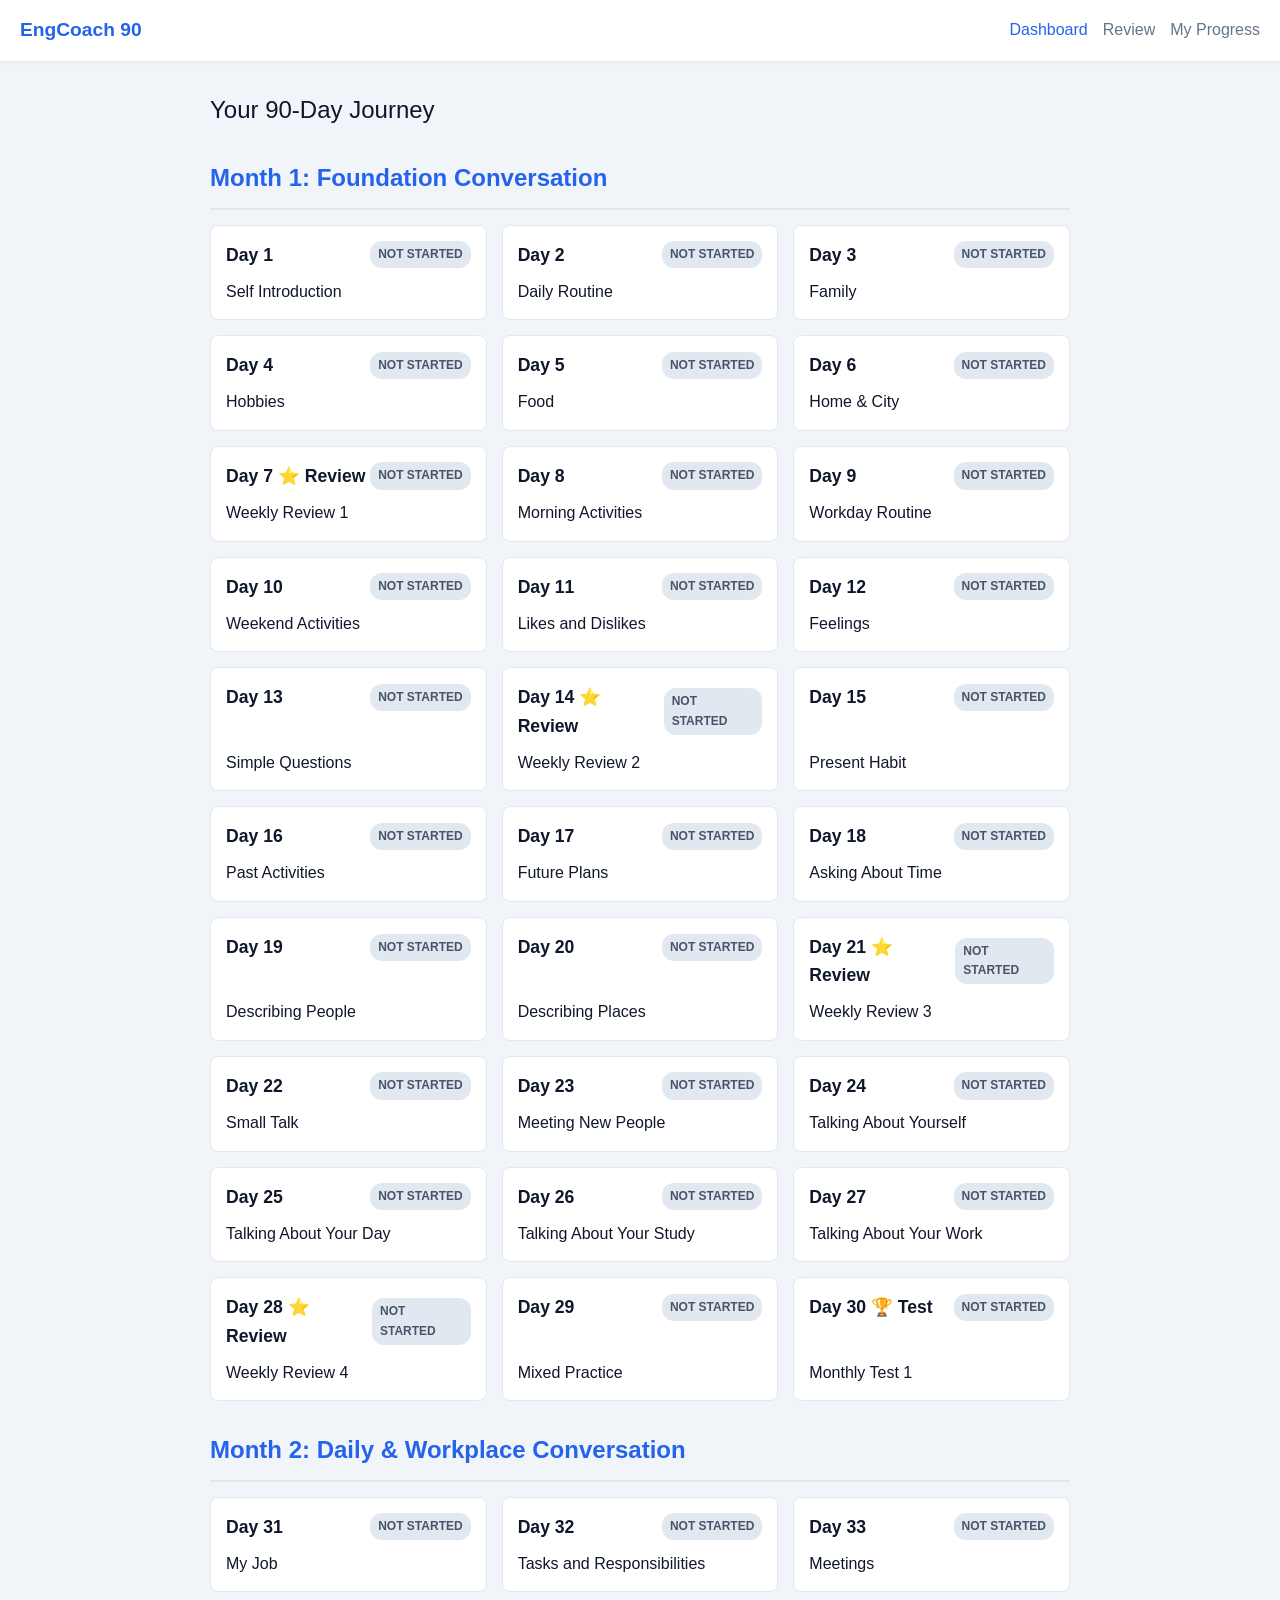
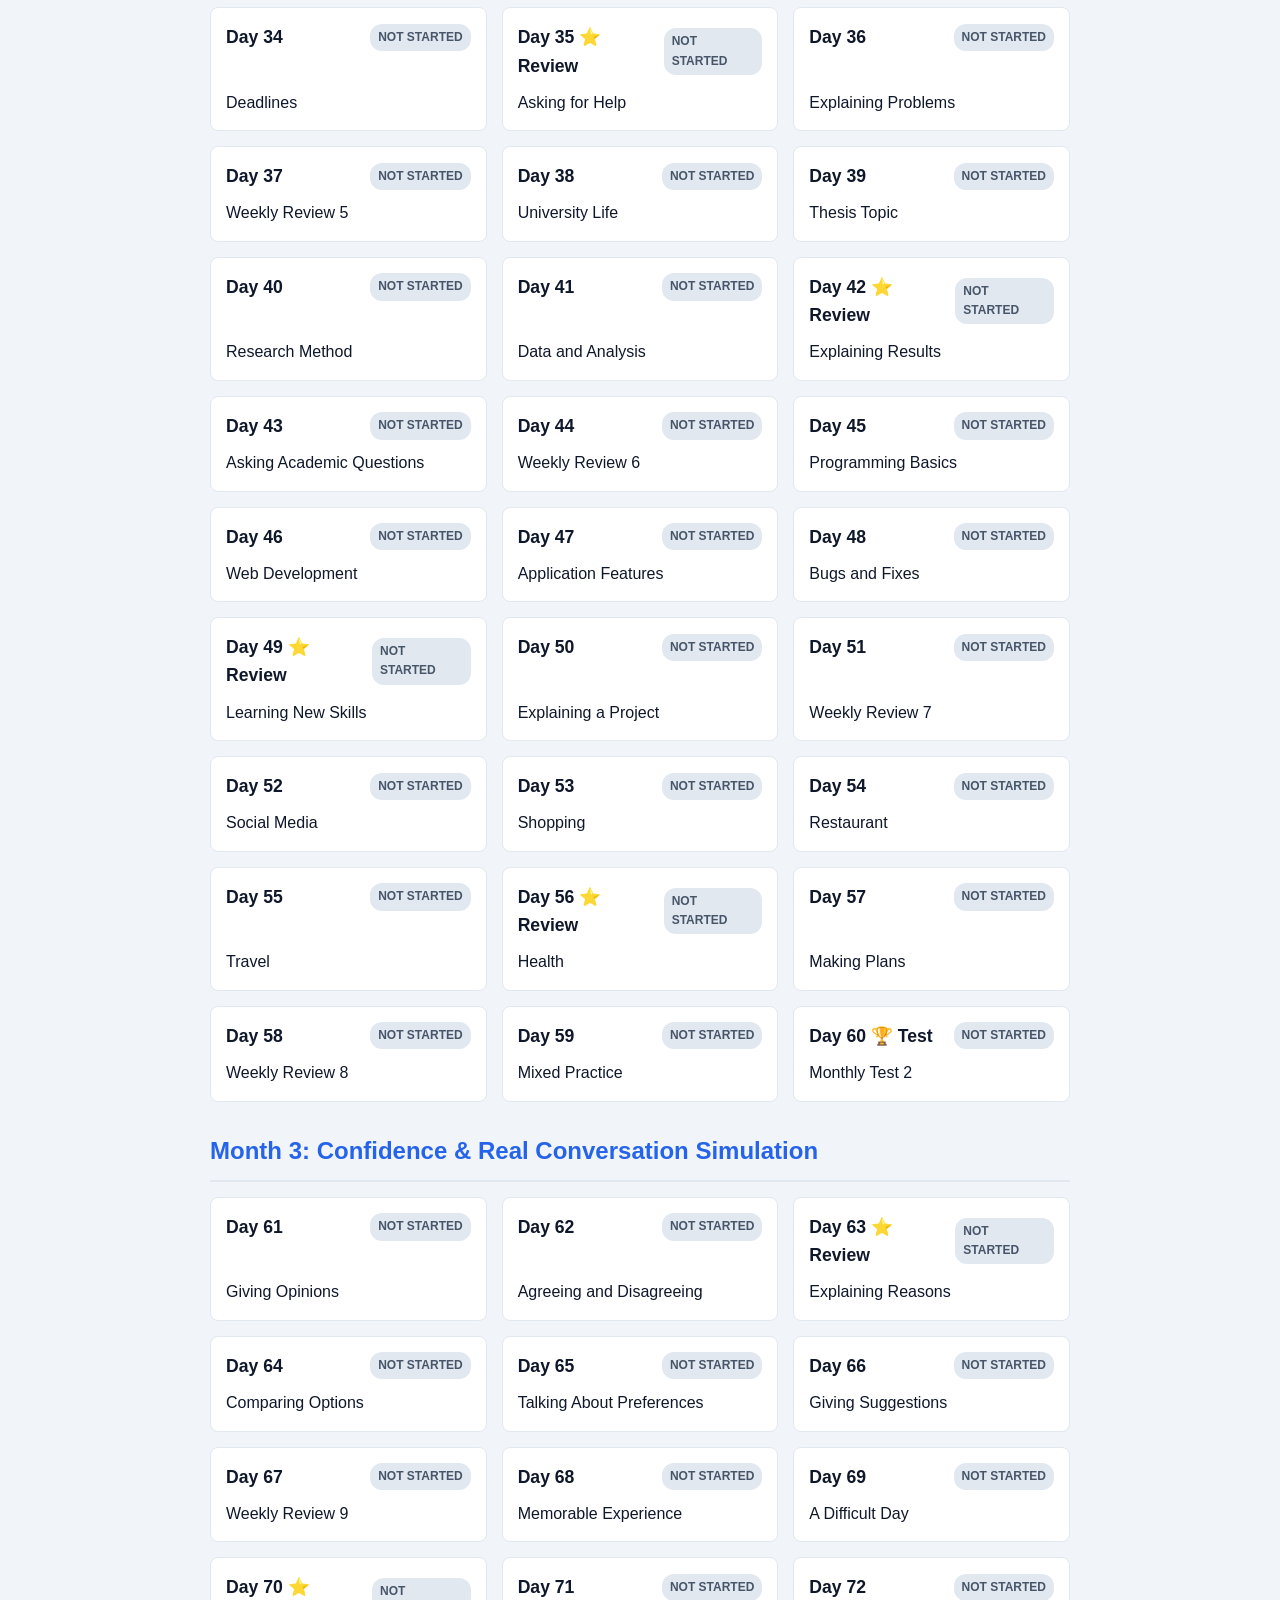
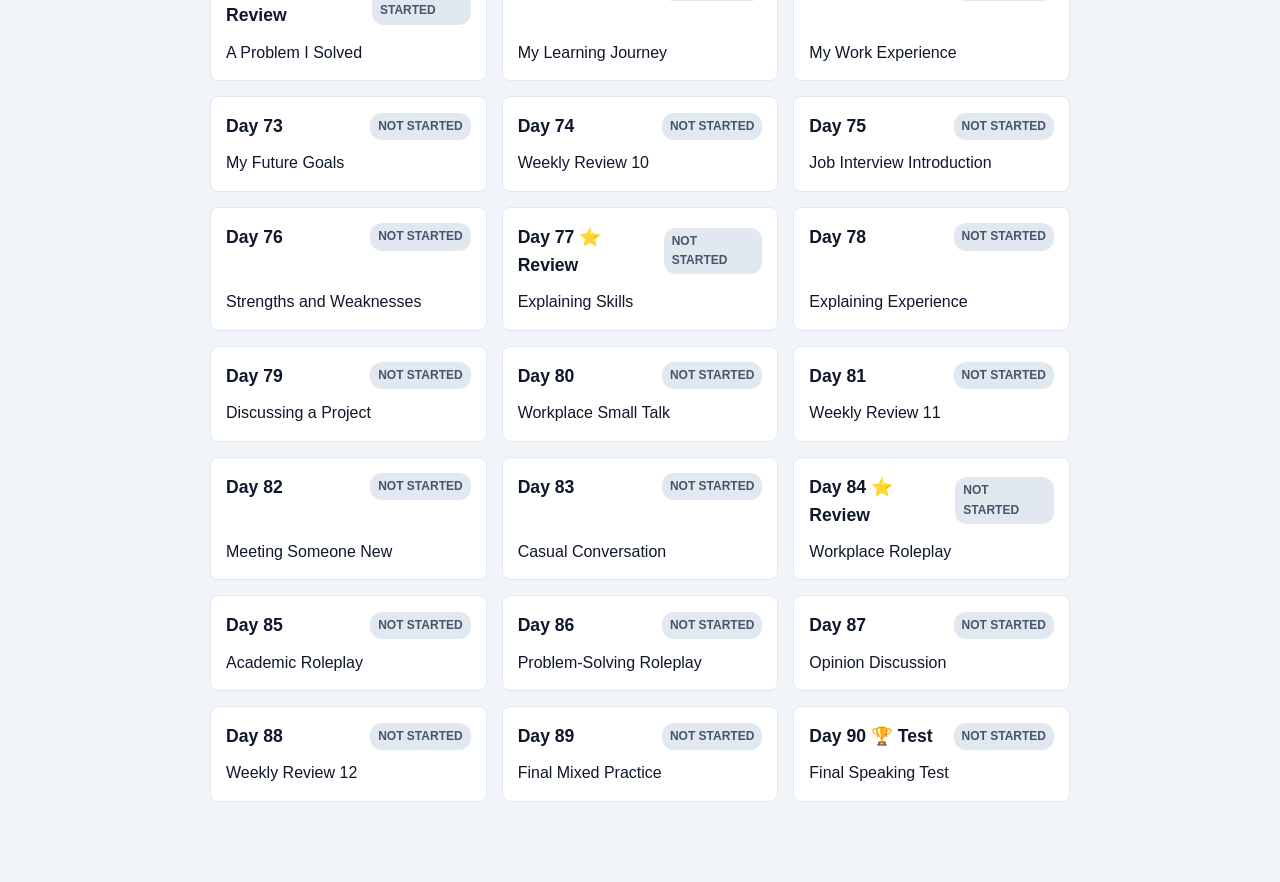
==== index.html @ fd5669e0 "Rename english_practice_coach.html to index.html" ====
<!DOCTYPE html>
<html lang="en">
<head>
    <meta charset="UTF-8">
    <meta name="viewport" content="width=device-width, initial-scale=1.0">
    <title>English Practice Coach - 90 Days</title>
    <style>
        :root {
            --bg-color: #f1f5f9;
            --card-bg: #ffffff;
            --text-main: #0f172a;
            --text-muted: #64748b;
            --primary: #2563eb;
            --primary-hover: #1d4ed8;
            --success: #10b981;
            --warning: #f59e0b;
            --border: #e2e8f0;
            --font-family: 'Segoe UI', Roboto, Helvetica, Arial, sans-serif;
        }

        * { margin: 0; padding: 0; box-sizing: border-box; }

        body {
            font-family: var(--font-family);
            background-color: var(--bg-color);
            color: var(--text-main);
            line-height: 1.6;
            padding-bottom: 50px;
        }

        /* Navbar */
        nav {
            background-color: var(--card-bg);
            padding: 15px 20px;
            box-shadow: 0 2px 4px rgba(0,0,0,0.05);
            position: sticky;
            top: 0;
            z-index: 100;
            display: flex;
            justify-content: space-between;
            align-items: center;
            flex-wrap: wrap;
        }

        nav h1 { font-size: 1.2rem; color: var(--primary); cursor: pointer; }
        
        .nav-links { display: flex; gap: 15px; }
        .nav-links button {
            background: none; border: none; font-size: 1rem;
            color: var(--text-muted); cursor: pointer; font-weight: 500;
            transition: color 0.2s;
        }
        .nav-links button:hover, .nav-links button.active { color: var(--primary); }

        /* Container & Layout */
        .container { max-width: 900px; margin: 30px auto; padding: 0 20px; }
        .section-title { font-size: 1.5rem; margin-bottom: 20px; color: var(--text-main); }
        .card {
            background: var(--card-bg); border-radius: 10px;
            padding: 20px; margin-bottom: 20px;
            box-shadow: 0 4px 6px -1px rgba(0,0,0,0.05), 0 2px 4px -1px rgba(0,0,0,0.03);
            border: 1px solid var(--border);
        }

        /* Buttons & Inputs */
        button.btn {
            padding: 10px 16px; border-radius: 6px; border: none;
            font-size: 0.95rem; cursor: pointer; font-weight: 600;
            transition: background 0.2s, color 0.2s;
        }
        .btn-primary { background: var(--primary); color: white; }
        .btn-primary:hover { background: var(--primary-hover); }
        .btn-outline { background: transparent; border: 1px solid var(--primary); color: var(--primary); }
        .btn-outline:hover { background: var(--primary); color: white; }
        .btn-success { background: var(--success); color: white; }
        .btn-warning { background: var(--warning); color: white; }

        input, textarea, select {
            width: 100%; padding: 12px; border: 1px solid var(--border);
            border-radius: 6px; margin-bottom: 15px; font-family: inherit; font-size: 1rem;
        }
        textarea { resize: vertical; min-height: 80px; }
        input:focus, textarea:focus, select:focus { outline: none; border-color: var(--primary); }

        /* Grid Layouts */
        .grid-3 { display: grid; grid-template-columns: repeat(auto-fill, minmax(250px, 1fr)); gap: 15px; }
        .grid-2 { display: grid; grid-template-columns: repeat(auto-fit, minmax(300px, 1fr)); gap: 15px; }

        /* Dashboard Cards */
        .day-card {
            background: var(--card-bg); border: 1px solid var(--border);
            border-radius: 8px; padding: 15px; cursor: pointer;
            transition: transform 0.2s, box-shadow 0.2s;
            display: flex; flex-direction: column; justify-content: space-between;
        }
        .day-card:hover { transform: translateY(-2px); box-shadow: 0 4px 10px rgba(0,0,0,0.1); }
        .day-header { display: flex; justify-content: space-between; align-items: center; margin-bottom: 10px; }
        .day-num { font-weight: bold; font-size: 1.1rem; }
        .badge { padding: 4px 8px; border-radius: 12px; font-size: 0.75rem; font-weight: bold; text-transform: uppercase; }
        .badge.not-started { background: #e2e8f0; color: #475569; }
        .badge.in-progress { background: #dbeafe; color: #1e40af; }
        .badge.done { background: #d1fae5; color: #065f46; }
        
        .month-header { margin: 30px 0 15px 0; padding-bottom: 10px; border-bottom: 2px solid var(--border); color: var(--primary); }

        /* Study Elements */
        .vocab-list, .phrase-list { list-style: none; margin-bottom: 20px; }
        .vocab-list li, .phrase-list li {
            padding: 10px; border-bottom: 1px solid var(--border); display: flex; flex-direction: column;
        }
        .en-text { font-weight: bold; font-size: 1.05rem; }
        .id-text { color: var(--text-muted); font-size: 0.9rem; }

        .study-step { margin-top: 30px; border-top: 2px dashed var(--border); padding-top: 20px; }
        .step-number {
            display: inline-block; background: var(--primary); color: white;
            width: 28px; height: 28px; text-align: center; line-height: 28px;
            border-radius: 50%; margin-right: 10px; font-weight: bold;
        }

        /* Active Recall */
        #recall-area { background: #f8fafc; padding: 20px; border-radius: 8px; text-align: center; border: 1px solid var(--border);}
        #recall-hint { font-size: 1.2rem; margin-bottom: 15px; color: var(--text-main); font-weight: 500;}
        #recall-answer { font-size: 1.3rem; font-weight: bold; color: var(--success); margin: 15px 0; display: none; }

        /* Message Box */
        .msg-box {
            background: #e0f2fe; border-left: 4px solid var(--primary);
            padding: 15px; margin-bottom: 20px; border-radius: 4px;
        }

        /* Utilities */
        .hidden { display: none !important; }
        .text-center { text-align: center; }
        .mt-10 { margin-top: 10px; }
        .mt-20 { margin-top: 20px; }
        .mb-10 { margin-bottom: 10px; }
        .flex { display: flex; }
        .justify-between { justify-content: space-between; }
        .gap-10 { gap: 10px; }

        @media (max-width: 600px) {
            .nav-links { margin-top: 10px; width: 100%; justify-content: space-around; }
        }
    </style>
</head>
<body>

    <nav>
        <h1 onclick="app.navigate('dashboard')">EngCoach 90</h1>
        <div class="nav-links">
            <button id="nav-dashboard" onclick="app.navigate('dashboard')" class="active">Dashboard</button>
            <button id="nav-review" onclick="app.navigate('review')">Review</button>
            <button id="nav-progress" onclick="app.navigate('progress')">My Progress</button>
        </div>
    </nav>

    <div class="container" id="app-content">
        <!-- Content will be rendered here dynamically -->
    </div>

<script>
/**
 * 1. CURRICULUM DATA GENERATOR
 * Generates 90 days of content according to the requested structure.
 */
const topicsList = [
    // Month 1
    "Self Introduction", "Daily Routine", "Family", "Hobbies", "Food", "Home & City", "Weekly Review 1",
    "Morning Activities", "Workday Routine", "Weekend Activities", "Likes and Dislikes", "Feelings", "Simple Questions", "Weekly Review 2",
    "Present Habit", "Past Activities", "Future Plans", "Asking About Time", "Describing People", "Describing Places", "Weekly Review 3",
    "Small Talk", "Meeting New People", "Talking About Yourself", "Talking About Your Day", "Talking About Your Study", "Talking About Your Work", "Weekly Review 4", "Mixed Practice", "Monthly Test 1",
    // Month 2
    "My Job", "Tasks and Responsibilities", "Meetings", "Deadlines", "Asking for Help", "Explaining Problems", "Weekly Review 5",
    "University Life", "Thesis Topic", "Research Method", "Data and Analysis", "Explaining Results", "Asking Academic Questions", "Weekly Review 6",
    "Programming Basics", "Web Development", "Application Features", "Bugs and Fixes", "Learning New Skills", "Explaining a Project", "Weekly Review 7",
    "Social Media", "Shopping", "Restaurant", "Travel", "Health", "Making Plans", "Weekly Review 8", "Mixed Practice", "Monthly Test 2",
    // Month 3
    "Giving Opinions", "Agreeing and Disagreeing", "Explaining Reasons", "Comparing Options", "Talking About Preferences", "Giving Suggestions", "Weekly Review 9",
    "Memorable Experience", "A Difficult Day", "A Problem I Solved", "My Learning Journey", "My Work Experience", "My Future Goals", "Weekly Review 10",
    "Job Interview Introduction", "Strengths and Weaknesses", "Explaining Skills", "Explaining Experience", "Discussing a Project", "Workplace Small Talk", "Weekly Review 11",
    "Meeting Someone New", "Casual Conversation", "Workplace Roleplay", "Academic Roleplay", "Problem-Solving Roleplay", "Opinion Discussion", "Weekly Review 12", "Final Mixed Practice", "Final Speaking Test"
];

const curriculum = [];
for (let i = 1; i <= 90; i++) {
    let type = 'normal';
    if (i % 30 === 0) type = 'test';
    else if (i % 7 === 0) type = 'review';
    else if (i === 29 || i === 59 || i === 89) type = 'mixed';

    let topicName = topicsList[i - 1] || `Day ${i} Topic`;
    
    // Generic generator to fulfill minimum requirements (3 phrases, 5 vocab, 3 examples, 5 qs, 1 speaking)
    let dayData = {
        day: i,
        month: Math.ceil(i / 30),
        week: Math.ceil(i / 7),
        topic: topicName,
        type: type,
        goal: `Build confidence discussing: ${topicName}`,
        phrases: [
            { en: `Let's talk about ${topicName.toLowerCase()}.`, id: `Mari bicara tentang ${topicName.toLowerCase()}.` },
            { en: `In my experience with ${topicName.toLowerCase()}...`, id: `Menurut pengalaman saya tentang ${topicName.toLowerCase()}...` },
            { en: `What do you think about ${topicName.toLowerCase()}?`, id: `Apa pendapat Anda tentang ${topicName.toLowerCase()}?` }
        ],
        vocabulary: [
            { en: "important", id: "penting" },
            { en: "interesting", id: "menarik" },
            { en: "experience", id: "pengalaman" },
            { en: "usually", id: "biasanya" },
            { en: "improve", id: "meningkatkan" }
        ],
        examples: [
            `I want to improve my skills in ${topicName.toLowerCase()}.`,
            `This topic is very important for my daily life.`,
            `I usually practice this every day.`
        ],
        questions: [
            `How often do you deal with ${topicName.toLowerCase()}?`,
            `Why is ${topicName.toLowerCase()} important to you?`,
            `Can you share a story about this?`,
            `What is the hardest part about this topic?`,
            `How do you usually handle it?`
        ],
        speakingChallenge: `Talk non-stop for 60 seconds explaining your personal thoughts on ${topicName}.`
    };
    curriculum.push(dayData);
}

// Override Day 1, 2 for highly specific, realistic content as example
curriculum[0] = { ...curriculum[0], 
    phrases: [ { en: "My name is...", id: "Nama saya adalah..." }, { en: "I am from...", id: "Saya berasal dari..." }, { en: "Nice to meet you.", id: "Senang bertemu denganmu." } ],
    vocabulary: [ { en: "name", id: "nama" }, { en: "live", id: "tinggal" }, { en: "work", id: "bekerja" }, { en: "student", id: "mahasiswa/pelajar" }, { en: "hometown", id: "kampung halaman" } ],
    examples: [ "My name is Budi and I am from Jakarta.", "I live in a small apartment.", "Nice to meet you, I work as a developer." ],
    questions: [ "What is your full name?", "Where are you originally from?", "Where do you live right now?", "What do you do for a living?", "Are you a student or a worker?" ],
    speakingChallenge: "Introduce yourself completely: name, origin, current city, and what you do."
};
curriculum[1] = { ...curriculum[1], 
    phrases: [ { en: "I usually wake up at...", id: "Saya biasanya bangun jam..." }, { en: "After that, I...", id: "Setelah itu, saya..." }, { en: "In the evening, I...", id: "Di malam hari, saya..." } ],
    vocabulary: [ { en: "wake up", id: "bangun tidur" }, { en: "breakfast", id: "sarapan" }, { en: "prepare", id: "bersiap-siap" }, { en: "leave", id: "berangkat" }, { en: "rest", id: "istirahat" } ],
    examples: [ "I usually wake up at 6 AM.", "After that, I eat breakfast and prepare for work.", "In the evening, I rest and watch TV." ],
    questions: [ "What time do you usually wake up?", "What is the first thing you do in the morning?", "What do you usually have for breakfast?", "When do you start working/studying?", "What do you do before going to sleep?" ],
    speakingChallenge: "Describe your entire routine from morning to night in detail."
};

/**
 * 2. APPLICATION STATE & LOGIC
 */
const app = {
    contentDiv: document.getElementById('app-content'),
    userData: {
        progress: {}, // { "1": "done", "2": "in_progress" }
        sentences: {}, // { "1": ["sentence 1"] }
        conversations: {}, // { "1": ["ans 1", "ans 2"] }
        speaking: {}, // { "1": "speaking transcript" }
        tests: {}, // { "30": { intro: "...", daily: "..." } }
        reviewAgain: [], // [{ en, id, type }]
        lastDayOpened: null
    },
    currentDayData: null,
    
    // Feature States
    recallState: { items: [], index: 0 },
    convoState: { index: 0, answers: [] },
    timerInterval: null,

    init() {
        this.loadProgress();
        this.navigate('dashboard');
    },

    saveProgress() {
        localStorage.setItem('epc_user_data', JSON.stringify(this.userData));
    },

    loadProgress() {
        const saved = localStorage.getItem('epc_user_data');
        if (saved) {
            this.userData = { ...this.userData, ...JSON.parse(saved) };
            if(!this.userData.reviewAgain) this.userData.reviewAgain = [];
        }
    },

    navigate(view, param = null) {
        // Update Navbar Active State
        document.querySelectorAll('.nav-links button').forEach(btn => btn.classList.remove('active'));
        const navBtn = document.getElementById(`nav-${view}`);
        if(navBtn) navBtn.classList.add('active');

        // Stop any running timers
        if(this.timerInterval) clearInterval(this.timerInterval);

        window.scrollTo(0, 0);

        if (view === 'dashboard') this.renderDashboard();
        else if (view === 'day') this.openDay(param);
        else if (view === 'review') this.renderReviewPage();
        else if (view === 'progress') this.renderProgressPage();
    },

    /** DASHBOARD VIEW **/
    renderDashboard() {
        let html = `<div class="section-title">Your 90-Day Journey</div>`;
        
        for (let month = 1; month <= 3; month++) {
            let monthTitles = ["Month 1: Foundation Conversation", "Month 2: Daily & Workplace Conversation", "Month 3: Confidence & Real Conversation Simulation"];
            html += `<h2 class="month-header">${monthTitles[month - 1]}</h2><div class="grid-3">`;
            
            let daysInMonth = curriculum.filter(d => d.month === month);
            daysInMonth.forEach(d => {
                let status = this.userData.progress[d.day] || 'not-started';
                let statusText = status === 'done' ? 'Done' : (status === 'in_progress' ? 'In Progress' : 'Not Started');
                
                let dayTypeBadge = '';
                if(d.type === 'review') dayTypeBadge = '⭐ Review';
                if(d.type === 'test') dayTypeBadge = '🏆 Test';

                html += `
                    <div class="day-card" onclick="app.navigate('day', ${d.day})">
                        <div class="day-header">
                            <span class="day-num">Day ${d.day} ${dayTypeBadge}</span>
                            <span class="badge ${status.replace('_', '-')}">${statusText}</span>
                        </div>
                        <div class="day-topic" style="font-weight: 500;">${d.topic}</div>
                    </div>
                `;
            });
            html += `</div>`;
        }
        this.contentDiv.innerHTML = html;
    },

    /** DAY DISPATCHER **/
    openDay(dayNum) {
        this.currentDayData = curriculum.find(d => d.day === dayNum);
        this.userData.lastDayOpened = dayNum;
        if(this.userData.progress[dayNum] !== 'done') {
            this.userData.progress[dayNum] = 'in_progress';
        }
        this.saveProgress();

        if (this.currentDayData.type === 'test') {
            this.renderMonthlyTest();
        } else if (this.currentDayData.type === 'review') {
            this.renderWeeklyReview();
        } else {
            this.renderNormalDay();
        }
    },

    /** NORMAL DAY VIEW **/
    renderNormalDay() {
        const d = this.currentDayData;
        let html = `
            <div class="card mb-10">
                <button class="btn btn-outline mb-10" onclick="app.navigate('dashboard')">← Back to Dashboard</button>
                <h2 style="font-size: 1.8rem;">Day ${d.day}: ${d.topic}</h2>
                <p style="color: var(--text-muted);">${d.goal}</p>
            </div>
            
            <div class="msg-box">
                <strong>Instructions:</strong> Go through the materials, practice your recall, build sentences, and finish with a speaking challenge!
            </div>

            <div class="card">
                <h3 class="mb-10"><span class="step-number">1</span> Material: Phrases & Vocabulary</h3>
                <div class="grid-2">
                    <div>
                        <h4 style="margin-bottom:10px;">Target Phrases</h4>
                        <ul class="phrase-list">
                            ${d.phrases.map(p => `<li><span class="en-text">${p.en}</span><span class="id-text">${p.id}</span></li>`).join('')}
                        </ul>
                    </div>
                    <div>
                        <h4 style="margin-bottom:10px;">Vocabulary</h4>
                        <ul class="vocab-list">
                            ${d.vocabulary.map(v => `<li><span class="en-text">${v.en}</span><span class="id-text">${v.id}</span></li>`).join('')}
                        </ul>
                    </div>
                </div>
                <div class="mt-20">
                    <h4 style="margin-bottom:10px;">Example Sentences</h4>
                    <ul style="padding-left: 20px; color: #334155;">
                        ${d.examples.map(ex => `<li>${ex}</li>`).join('')}
                    </ul>
                </div>
            </div>

            <!-- Active Recall Section -->
            <div class="card study-step" id="section-recall">
                <h3 class="mb-10"><span class="step-number">2</span> Active Recall Mode</h3>
                <p class="mb-10 text-muted">Test your memory! Look at the Indonesian hint and type the English translation.</p>
                <div id="recall-area">
                    <button class="btn btn-primary" onclick="app.startActiveRecall()">Start Recall Practice</button>
                </div>
            </div>

            <!-- Sentence Builder Section -->
            <div class="card study-step">
                <h3 class="mb-10"><span class="step-number">3</span> Sentence Builder</h3>
                <p class="mb-10">Choose a phrase and create your own sentence.</p>
                <select id="sb-phrase">
                    ${d.phrases.map(p => `<option value="${p.en}">${p.en}</option>`).join('')}
                </select>
                <textarea id="sb-input" placeholder="Write your complete sentence here..."></textarea>
                <button class="btn btn-primary" onclick="app.saveSentence()">Save Sentence</button>
                
                <div id="sb-saved" class="mt-20">
                    ${this.renderSavedSentences()}
                </div>
            </div>

            <!-- Mini Conversation Section -->
            <div class="card study-step">
                <h3 class="mb-10"><span class="step-number">4</span> Mini Conversation</h3>
                <div id="convo-area" style="background: #f8fafc; padding: 20px; border-radius: 8px; border: 1px solid var(--border);">
                    <button class="btn btn-primary" onclick="app.startConversation()">Start Conversation Practice</button>
                </div>
                <div id="convo-saved" class="mt-20">
                    ${this.renderSavedConversations()}
                </div>
            </div>

            <!-- Speaking Challenge Section -->
            <div class="card study-step">
                <h3 class="mb-10"><span class="step-number">5</span> Speaking Challenge</h3>
                <div class="msg-box" style="background: #fffbeb; border-color: #f59e0b;">
                    <strong>Instruction:</strong> Read the prompt, answer out loud for 60 seconds, then write what you said.
                </div>
                <p style="font-size: 1.2rem; font-weight: bold; margin-bottom: 15px;">Prompt: "${d.speakingChallenge}"</p>
                
                <div class="flex gap-10 align-center mb-10">
                    <button class="btn btn-warning" onclick="app.startSpeakingTimer()">Start 60s Timer</button>
                    <span id="speaking-timer" style="font-size: 1.5rem; font-weight: bold;">60</span>
                </div>
                
                <textarea id="speaking-input" placeholder="After speaking, type a summary of what you said here...">${this.userData.speaking[d.day] || ''}</textarea>
                <button class="btn btn-primary" onclick="app.saveSpeaking()">Save Speaking Draft</button>
            </div>

            <div class="card text-center study-step" style="background: #f0fdf4; border-color: #86efac;">
                <h3>Great Job!</h3>
                <p class="mb-10">Have you completed all exercises for today?</p>
                <button class="btn btn-success" style="font-size: 1.1rem; padding: 12px 24px;" onclick="app.markDayDone()">Mark Day ${d.day} as Completed</button>
            </div>
        `;
        this.contentDiv.innerHTML = html;
    },

    /** ACTIVE RECALL LOGIC **/
    startActiveRecall() {
        let d = this.currentDayData;
        this.recallState.items = [...d.phrases, ...d.vocabulary].sort(() => Math.random() - 0.5);
        this.recallState.index = 0;
        this.renderRecallItem();
    },

    renderRecallItem() {
        let state = this.recallState;
        if(state.index >= state.items.length) {
            document.getElementById('recall-area').innerHTML = `
                <div style="color: var(--success); font-size: 1.2rem; font-weight: bold;">🎉 Recall Session Completed!</div>
                <button class="btn btn-outline mt-10" onclick="app.startActiveRecall()">Practice Again</button>
            `;
            return;
        }

        let item = state.items[state.index];
        document.getElementById('recall-area').innerHTML = `
            <div id="recall-hint">Indonesian: <strong>${item.id}</strong></div>
            <input type="text" id="recall-input" placeholder="Type the English translation..." autocomplete="off">
            <button class="btn btn-primary mt-10" onclick="app.checkRecall()">Check Answer</button>
            <div id="recall-answer"></div>
            <div id="recall-actions" class="hidden flex gap-10 justify-center mt-10">
                <button class="btn btn-success" onclick="app.nextRecall(true)">Correct (Got it!)</button>
                <button class="btn btn-warning" onclick="app.nextRecall(false)">Review Again Later</button>
            </div>
            <div class="mt-10 text-muted" style="font-size: 0.85rem;">Item ${state.index + 1} of ${state.items.length}</div>
        `;
    },

    checkRecall() {
        let item = this.recallState.items[this.recallState.index];
        let ansDiv = document.getElementById('recall-answer');
        ansDiv.style.display = 'block';
        ansDiv.innerHTML = `Correct English: <strong>${item.en}</strong>`;
        document.getElementById('recall-actions').classList.remove('hidden');
    },

    nextRecall(isCorrect) {
        let item = this.recallState.items[this.recallState.index];
        if(!isCorrect) {
            // check if already in reviewAgain
            let exists = this.userData.reviewAgain.find(i => i.en === item.en);
            if(!exists) {
                this.userData.reviewAgain.push(item);
                this.saveProgress();
            }
        }
        this.recallState.index++;
        this.renderRecallItem();
    },

    /** SENTENCE BUILDER LOGIC **/
    saveSentence() {
        let d = this.currentDayData;
        let val = document.getElementById('sb-input').value.trim();
        if(!val) return;
        
        if(!this.userData.sentences[d.day]) this.userData.sentences[d.day] = [];
        this.userData.sentences[d.day].push(val);
        this.saveProgress();
        
        document.getElementById('sb-input').value = '';
        document.getElementById('sb-saved').innerHTML = this.renderSavedSentences();
    },

    renderSavedSentences() {
        let day = this.currentDayData.day;
        let sents = this.userData.sentences[day] || [];
        if(sents.length === 0) return '';
        return `<h4>My Sentences:</h4>
                <ul style="background: #f8fafc; padding: 15px 30px; border-radius: 6px; margin-top: 10px;">
                    ${sents.map(s => `<li>${s}</li>`).join('')}
                </ul>`;
    },

    /** MINI CONVERSATION LOGIC **/
    startConversation() {
        this.convoState.index = 0;
        this.convoState.answers = [];
        this.renderConvoQuestion();
    },

    renderConvoQuestion() {
        let qList = this.currentDayData.questions;
        let idx = this.convoState.index;
        
        if(idx >= qList.length) {
            // Save answers
            this.userData.conversations[this.currentDayData.day] = this.convoState.answers;
            this.saveProgress();
            
            document.getElementById('convo-area').innerHTML = `
                <div style="color: var(--success); font-weight: bold;">Conversation Practice Completed!</div>
                <button class="btn btn-outline mt-10" onclick="app.startConversation()">Practice Again</button>
            `;
            document.getElementById('convo-saved').innerHTML = this.renderSavedConversations();
            return;
        }

        let q = qList[idx];
        document.getElementById('convo-area').innerHTML = `
            <div style="font-weight: bold; margin-bottom: 15px; color: var(--primary);">Q${idx+1}: ${q}</div>
            <textarea id="convo-input" placeholder="Type your answer naturally..."></textarea>
            <button class="btn btn-primary" onclick="app.nextConvoQuestion()">Next Question</button>
            <div class="mt-10 text-muted" style="font-size: 0.85rem;">Question ${idx + 1} of ${qList.length}</div>
        `;
    },

    nextConvoQuestion() {
        let val = document.getElementById('convo-input').value.trim();
        let qList = this.currentDayData.questions;
        this.convoState.answers.push({ q: qList[this.convoState.index], a: val || "(No answer)" });
        this.convoState.index++;
        this.renderConvoQuestion();
    },

    renderSavedConversations() {
        let day = this.currentDayData.day;
        let convos = this.userData.conversations[day] || [];
        if(convos.length === 0) return '';
        
        let html = `<h4>My Conversation Answers:</h4><div style="margin-top: 10px;">`;
        convos.forEach((c, i) => {
            html += `<div style="background: #f8fafc; padding: 10px; margin-bottom: 10px; border-radius: 6px; border: 1px solid var(--border);">
                        <div style="font-weight: 500; font-size: 0.9rem;">Q: ${c.q}</div>
                        <div style="color: var(--primary); margin-top: 5px;">A: ${c.a}</div>
                     </div>`;
        });
        html += `</div>`;
        return html;
    },

    /** SPEAKING LOGIC **/
    startSpeakingTimer() {
        let timeLeft = 60;
        let timerEl = document.getElementById('speaking-timer');
        timerEl.innerText = timeLeft + 's';
        timerEl.style.color = 'var(--text-main)';
        
        if(this.timerInterval) clearInterval(this.timerInterval);
        
        this.timerInterval = setInterval(() => {
            timeLeft--;
            timerEl.innerText = timeLeft + 's';
            if(timeLeft <= 10) timerEl.style.color = 'red';
            
            if(timeLeft <= 0) {
                clearInterval(this.timerInterval);
                timerEl.innerText = "Time's Up!";
                // Add a visual cue instead of alert
                timerEl.style.background = '#fee2e2';
                timerEl.style.padding = '0 10px';
                timerEl.style.borderRadius = '4px';
            }
        }, 1000);
    },

    saveSpeaking() {
        let val = document.getElementById('speaking-input').value.trim();
        this.userData.speaking[this.currentDayData.day] = val;
        this.saveProgress();
        
        let btn = event.target;
        btn.innerText = "Saved!";
        btn.classList.replace('btn-primary', 'btn-success');
        setTimeout(() => { btn.innerText = "Save Speaking Draft"; btn.classList.replace('btn-success', 'btn-primary'); }, 2000);
    },

    markDayDone() {
        this.userData.progress[this.currentDayData.day] = 'done';
        this.saveProgress();
        this.navigate('dashboard');
    },

    /** WEEKLY REVIEW LOGIC **/
    renderWeeklyReview() {
        const d = this.currentDayData;
        // Gather past 6 days data
        let pastItems = [];
        for(let i = d.day - 6; i < d.day; i++) {
            let pastDay = curriculum.find(x => x.day === i);
            if(pastDay) {
                pastItems.push(...pastDay.phrases, ...pastDay.vocabulary);
            }
        }
        
        let html = `
            <div class="card mb-10 text-center" style="background: #eef2ff;">
                <button class="btn btn-outline mb-10" onclick="app.navigate('dashboard')" style="float: left;">← Dashboard</button>
                <div style="clear: both;"></div>
                <h2 style="font-size: 1.8rem; color: var(--primary);">Week ${d.week} Review</h2>
                <p>Consolidate your learning from the past 6 days.</p>
            </div>
            
            <div class="card">
                <h3>10 Random Recall Challenge</h3>
                <p class="mb-10 text-muted">We have selected 10 random items from this week. Test your memory!</p>
                <div id="recall-area">
                    <button class="btn btn-primary" onclick="app.startReviewRecall()">Start Weekly Recall</button>
                </div>
            </div>

            <div class="card">
                <h3>Mixed Conversation Practice</h3>
                <p class="mb-10 text-muted">Answer these 5 random questions from the week.</p>
                <div id="convo-area" style="background: #f8fafc; padding: 20px; border-radius: 8px;">
                    <button class="btn btn-primary" onclick="app.startReviewConvo()">Start Mixed Conversation</button>
                </div>
            </div>

            <div class="card">
                <h3>Speaking Reflection</h3>
                <p><strong>Prompt:</strong> Summarize what you learned this week and how you feel about your progress. Speak for 60 seconds.</p>
                <div class="flex gap-10 align-center mb-10 mt-10">
                    <button class="btn btn-warning" onclick="app.startSpeakingTimer()">Start Timer</button>
                    <span id="speaking-timer" style="font-size: 1.5rem; font-weight: bold;">60</span>
                </div>
                <textarea id="speaking-input" placeholder="Write your summary here...">${this.userData.speaking[d.day] || ''}</textarea>
                <button class="btn btn-primary" onclick="app.saveSpeaking()">Save Reflection</button>
            </div>

            <div class="text-center mt-20">
                <button class="btn btn-success" style="padding: 12px 24px; font-size: 1.1rem;" onclick="app.markDayDone()">Finish Weekly Review</button>
            </div>
        `;
        this.contentDiv.innerHTML = html;
        
        // Setup specialized state for review
        this.reviewPastItems = pastItems;
    },

    startReviewRecall() {
        let shuffled = [...this.reviewPastItems].sort(() => 0.5 - Math.random());
        this.recallState.items = shuffled.slice(0, 10);
        this.recallState.index = 0;
        this.renderRecallItem();
    },

    startReviewConvo() {
        // Collect past questions
        let d = this.currentDayData;
        let pastQs = [];
        for(let i = d.day - 6; i < d.day; i++) {
            let pastDay = curriculum.find(x => x.day === i);
            if(pastDay && pastDay.questions) pastQs.push(...pastDay.questions);
        }
        let shuffled = pastQs.sort(() => 0.5 - Math.random()).slice(0, 5);
        
        // temporarily overwrite current day questions just for the convo logic to work
        this.currentDayData.questions = shuffled;
        this.convoState.index = 0;
        this.convoState.answers = [];
        this.renderConvoQuestion();
    },

    /** MONTHLY TEST LOGIC **/
    renderMonthlyTest() {
        const d = this.currentDayData;
        let savedTest = this.userData.tests[d.day] || {};
        
        let sections = [
            { id: 'intro', title: "Self Introduction", desc: "Introduce yourself completely." },
            { id: 'daily', title: "Daily Life", desc: "Describe your typical daily routine." },
            { id: 'work', title: "Work / Study", desc: "Talk about your current job or studies." },
            { id: 'opinion', title: "Opinion", desc: "Share your opinion on a recent topic you learned." },
            { id: 'problem', title: "Problem Solving", desc: "Describe a problem and how you would fix it." },
            { id: 'future', title: "Future Goals", desc: "What are your goals for next year?" }
        ];

        let html = `
            <div class="card mb-10 text-center" style="background: #fff7ed; border-color: #fdba74;">
                <button class="btn btn-outline mb-10" onclick="app.navigate('dashboard')" style="float: left;">← Dashboard</button>
                <div style="clear: both;"></div>
                <h2 style="font-size: 1.8rem; color: #ea580c;">Month ${d.month} Test</h2>
                <p>Measure your capability to answer real-life topics.</p>
            </div>
            
            <div class="msg-box">Write clear, complete sentences for each section below. Imagine you are speaking to a native speaker.</div>
        `;

        sections.forEach(sec => {
            html += `
                <div class="card">
                    <h3>${sec.title}</h3>
                    <p class="text-muted mb-10">${sec.desc}</p>
                    <textarea id="test-${sec.id}" placeholder="Write your response...">${savedTest[sec.id] || ''}</textarea>
                </div>
            `;
        });

        html += `
            <div class="text-center mt-20">
                <button class="btn btn-success" style="padding: 12px 24px; font-size: 1.1rem;" onclick="app.saveMonthlyTest()">Submit Test & Mark Done</button>
            </div>
        `;
        this.contentDiv.innerHTML = html;
    },

    saveMonthlyTest() {
        let d = this.currentDayData;
        let result = {};
        ['intro', 'daily', 'work', 'opinion', 'problem', 'future'].forEach(id => {
            let el = document.getElementById(`test-${id}`);
            if(el) result[id] = el.value.trim();
        });
        
        this.userData.tests[d.day] = result;
        this.userData.progress[d.day] = 'done';
        this.saveProgress();
        this.navigate('dashboard');
    },

    /** REVIEW PAGE VIEW **/
    renderReviewPage() {
        let itemsToReview = this.userData.reviewAgain || [];
        
        let html = `
            <div class="section-title">Mastery Review</div>
            
            <div class="card text-center" style="background: #f0fdfa; border-color: #5eead4;">
                <h3>Need to Review</h3>
                <p class="mb-10">You have ${itemsToReview.length} items marked for review.</p>
                <button class="btn btn-primary" ${itemsToReview.length===0?'disabled':''} onclick="app.startGlobalReview()">Practice Review Items</button>
                <button class="btn btn-outline" onclick="app.clearReviewQueue()">Clear List</button>
            </div>
            
            <div id="global-recall-area" class="card hidden"></div>

            <div class="card">
                <h3>All Learned Vocabulary & Phrases</h3>
                <p class="text-muted mb-10">Showing items from completed days.</p>
                <div class="grid-2">
        `;

        let learnedHtml = '';
        curriculum.forEach(d => {
            if(this.userData.progress[d.day] === 'done' && (d.type === 'normal' || d.type === 'mixed')) {
                learnedHtml += `
                    <div style="margin-bottom: 15px; border-bottom: 1px solid var(--border); padding-bottom: 10px;">
                        <strong style="color: var(--primary);">Day ${d.day}: ${d.topic}</strong>
                        <ul class="vocab-list" style="margin-top: 5px;">
                `;
                let all = [...d.phrases, ...d.vocabulary];
                all.forEach(item => {
                    learnedHtml += `<li><span class="en-text" style="font-size:0.95rem;">${item.en}</span><span class="id-text" style="font-size:0.85rem;">${item.id}</span></li>`;
                });
                learnedHtml += `</ul></div>`;
            }
        });

        if(!learnedHtml) learnedHtml = "<p>Complete some days to see your learned words here!</p>";
        
        html += `<div style="grid-column: 1 / -1;">${learnedHtml}</div></div></div>`;
        this.contentDiv.innerHTML = html;
    },

    startGlobalReview() {
        document.getElementById('global-recall-area').classList.remove('hidden');
        this.recallState.items = [...this.userData.reviewAgain].sort(() => 0.5 - Math.random());
        this.recallState.index = 0;
        
        // Override render logic temporarily for global review
        this.renderGlobalRecallItem = function() {
            let state = this.recallState;
            if(state.index >= state.items.length) {
                document.getElementById('global-recall-area').innerHTML = `
                    <div style="color: var(--success); font-weight: bold;">Review Session Done!</div>
                    <button class="btn btn-outline mt-10" onclick="document.getElementById('global-recall-area').classList.add('hidden')">Close</button>
                `;
                return;
            }

            let item = state.items[state.index];
            document.getElementById('global-recall-area').innerHTML = `
                <div id="recall-hint">Indonesian: <strong>${item.id}</strong></div>
                <input type="text" id="recall-input" placeholder="Type English translation..." autocomplete="off">
                <button class="btn btn-primary mt-10" onclick="app.checkGlobalRecall()">Check Answer</button>
                <div id="recall-answer" style="display:none; color: var(--success); font-weight: bold; margin-top: 10px;">Correct: ${item.en}</div>
                <div id="recall-actions" class="hidden flex gap-10 justify-center mt-10">
                    <button class="btn btn-success" onclick="app.nextGlobalRecall(true)">Memorized (Remove from list)</button>
                    <button class="btn btn-warning" onclick="app.nextGlobalRecall(false)">Still Hard (Keep)</button>
                </div>
            `;
        };
        this.renderGlobalRecallItem();
    },

    checkGlobalRecall() {
        document.getElementById('recall-answer').style.display = 'block';
        document.getElementById('recall-actions').classList.remove('hidden');
    },

    nextGlobalRecall(memorized) {
        let item = this.recallState.items[this.recallState.index];
        if(memorized) {
            this.userData.reviewAgain = this.userData.reviewAgain.filter(i => i.en !== item.en);
            this.saveProgress();
        }
        this.recallState.index++;
        this.renderGlobalRecallItem();
    },

    clearReviewQueue() {
        if(confirm("Are you sure you want to clear your review list?")) {
            this.userData.reviewAgain = [];
            this.saveProgress();
            this.renderReviewPage();
        }
    },

    /** PROGRESS PAGE VIEW **/
    renderProgressPage() {
        let totalDays = 90;
        let completedDays = Object.values(this.userData.progress).filter(status => status === 'done').length;
        let progressPct = Math.round((completedDays / totalDays) * 100);
        
        let totalSentences = Object.values(this.userData.sentences).reduce((acc, arr) => acc + arr.length, 0);
        let totalConvos = Object.values(this.userData.conversations).reduce((acc, arr) => acc + arr.length, 0);
        let reviewItems = this.userData.reviewAgain ? this.userData.reviewAgain.length : 0;

        let html = `
            <div class="section-title">My Progress</div>
            
            <div class="card text-center">
                <h2>${progressPct}% Completed</h2>
                <div style="background: var(--border); height: 20px; border-radius: 10px; margin: 15px 0; overflow: hidden;">
                    <div style="background: var(--success); height: 100%; width: ${progressPct}%; transition: width 0.5s;"></div>
                </div>
                <p class="text-muted">${completedDays} out of ${totalDays} days finished</p>
                ${this.userData.lastDayOpened ? `<p class="mt-10"><strong>Last Opened:</strong> Day ${this.userData.lastDayOpened}</p>` : ''}
            </div>

            <div class="grid-2">
                <div class="card text-center">
                    <h1 style="color: var(--primary); font-size: 3rem; margin: 0;">${totalSentences}</h1>
                    <p style="font-weight: bold;">Sentences Created</p>
                </div>
                <div class="card text-center">
                    <h1 style="color: var(--primary); font-size: 3rem; margin: 0;">${totalConvos}</h1>
                    <p style="font-weight: bold;">Conversation Answers</p>
                </div>
                <div class="card text-center">
                    <h1 style="color: var(--warning); font-size: 3rem; margin: 0;">${reviewItems}</h1>
                    <p style="font-weight: bold;">Items to Review</p>
                </div>
                <div class="card text-center">
                    <h1 style="color: var(--success); font-size: 3rem; margin: 0;">${Object.keys(this.userData.tests).length}</h1>
                    <p style="font-weight: bold;">Tests Completed</p>
                </div>
            </div>
        `;
        this.contentDiv.innerHTML = html;
    }
};

// Initialize App
window.onload = () => {
    app.init();
};
</script>
</body>
</html>
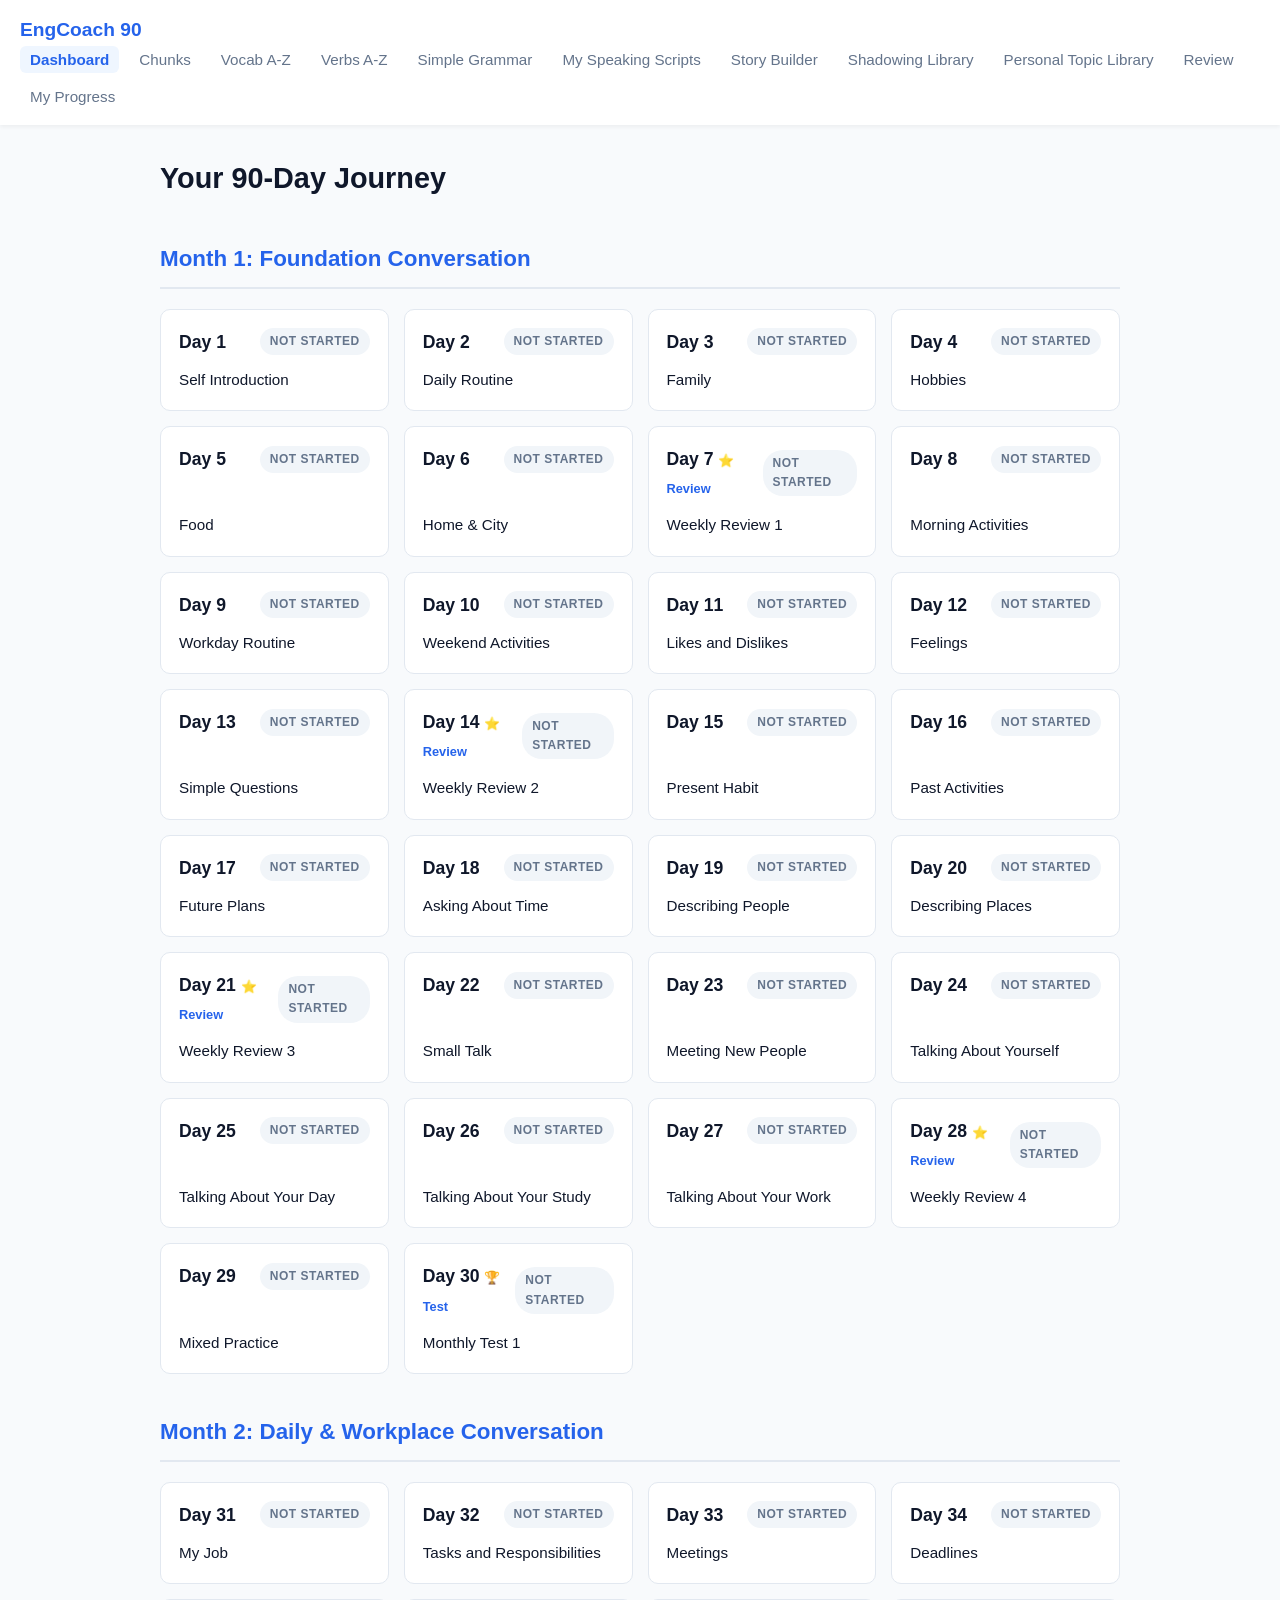
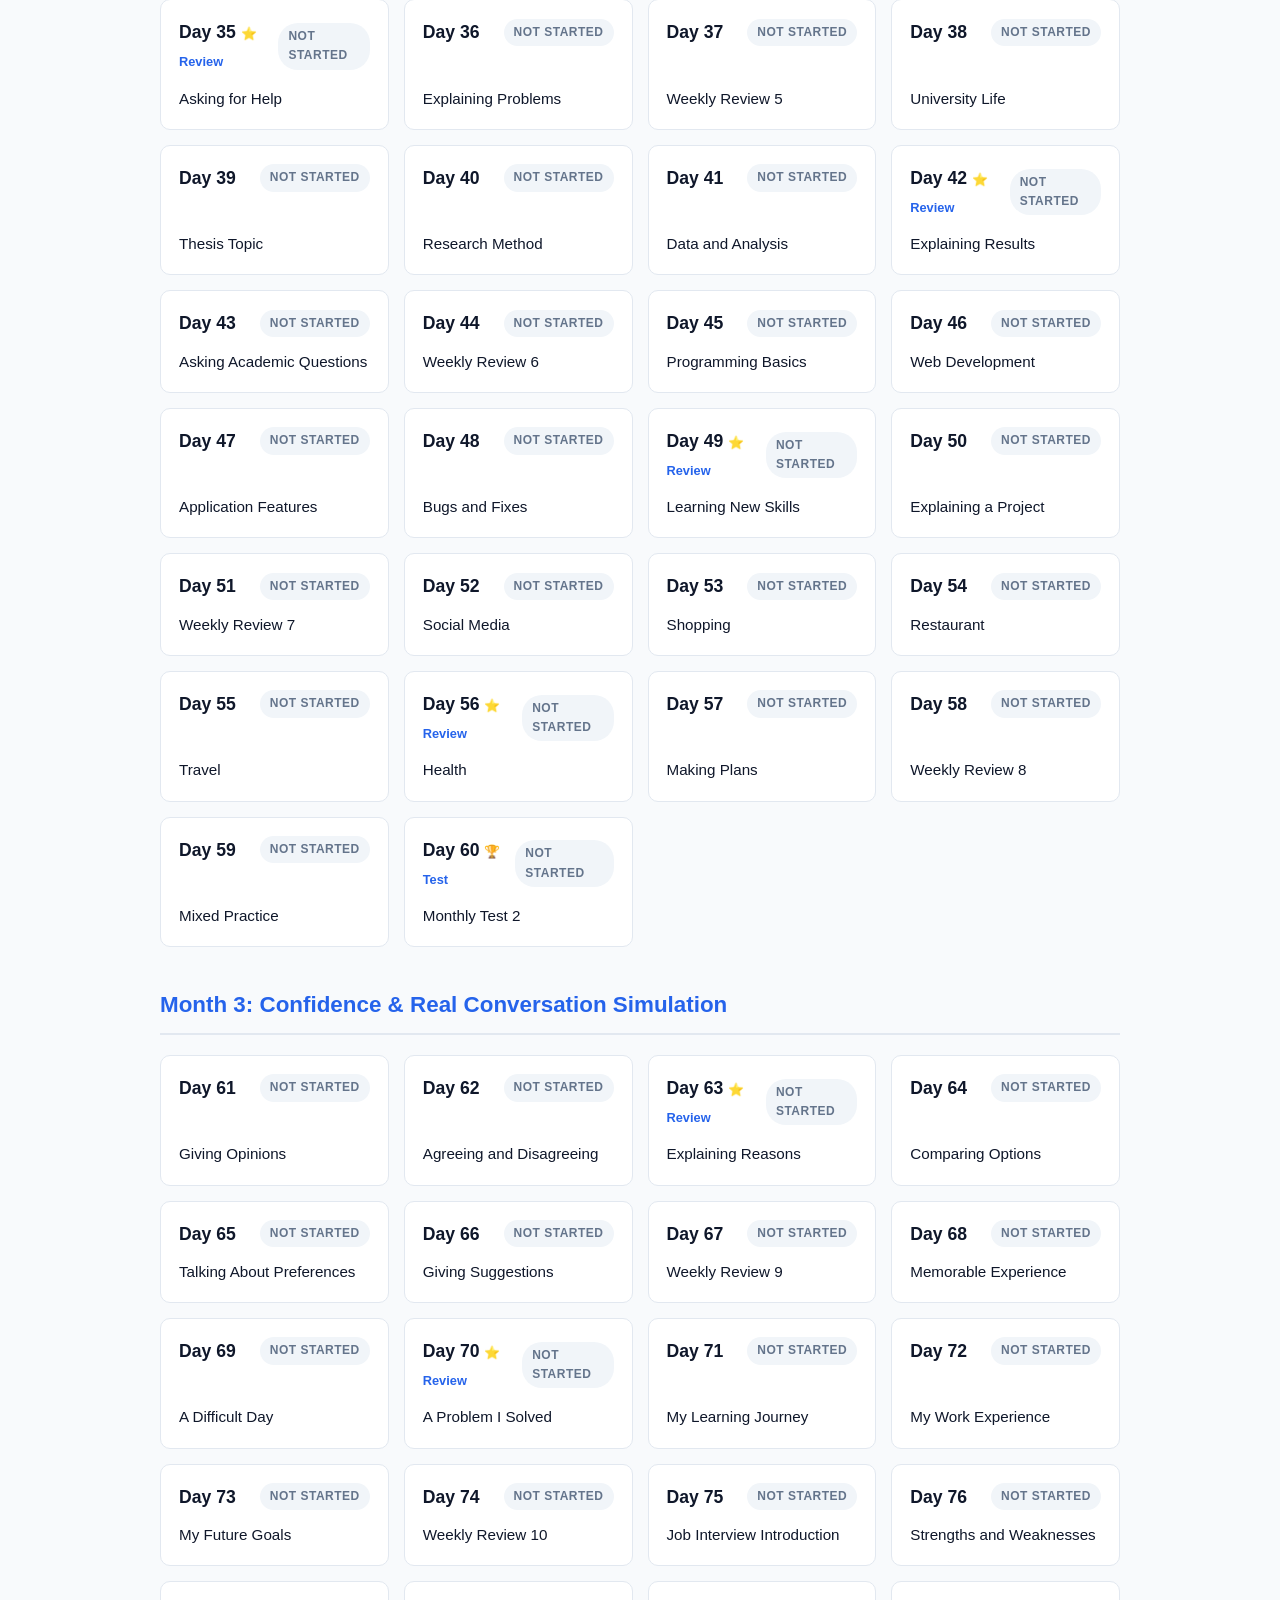
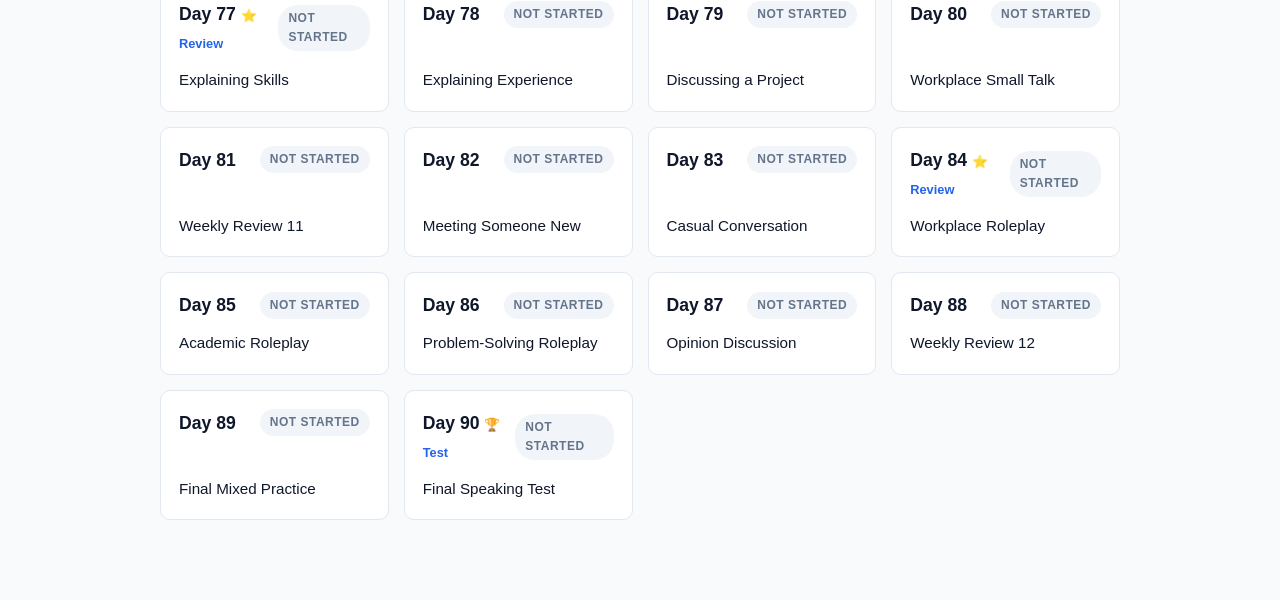
==== commit 4935a878: "Add files via upload" ====
--- a/index.html
+++ b/index.html
@@ -4,912 +4,37 @@
     <meta charset="UTF-8">
     <meta name="viewport" content="width=device-width, initial-scale=1.0">
     <title>English Practice Coach - 90 Days</title>
-    <style>
-        :root {
-            --bg-color: #f1f5f9;
-            --card-bg: #ffffff;
-            --text-main: #0f172a;
-            --text-muted: #64748b;
-            --primary: #2563eb;
-            --primary-hover: #1d4ed8;
-            --success: #10b981;
-            --warning: #f59e0b;
-            --border: #e2e8f0;
-            --font-family: 'Segoe UI', Roboto, Helvetica, Arial, sans-serif;
-        }
-
-        * { margin: 0; padding: 0; box-sizing: border-box; }
-
-        body {
-            font-family: var(--font-family);
-            background-color: var(--bg-color);
-            color: var(--text-main);
-            line-height: 1.6;
-            padding-bottom: 50px;
-        }
-
-        /* Navbar */
-        nav {
-            background-color: var(--card-bg);
-            padding: 15px 20px;
-            box-shadow: 0 2px 4px rgba(0,0,0,0.05);
-            position: sticky;
-            top: 0;
-            z-index: 100;
-            display: flex;
-            justify-content: space-between;
-            align-items: center;
-            flex-wrap: wrap;
-        }
-
-        nav h1 { font-size: 1.2rem; color: var(--primary); cursor: pointer; }
-        
-        .nav-links { display: flex; gap: 15px; }
-        .nav-links button {
-            background: none; border: none; font-size: 1rem;
-            color: var(--text-muted); cursor: pointer; font-weight: 500;
-            transition: color 0.2s;
-        }
-        .nav-links button:hover, .nav-links button.active { color: var(--primary); }
-
-        /* Container & Layout */
-        .container { max-width: 900px; margin: 30px auto; padding: 0 20px; }
-        .section-title { font-size: 1.5rem; margin-bottom: 20px; color: var(--text-main); }
-        .card {
-            background: var(--card-bg); border-radius: 10px;
-            padding: 20px; margin-bottom: 20px;
-            box-shadow: 0 4px 6px -1px rgba(0,0,0,0.05), 0 2px 4px -1px rgba(0,0,0,0.03);
-            border: 1px solid var(--border);
-        }
-
-        /* Buttons & Inputs */
-        button.btn {
-            padding: 10px 16px; border-radius: 6px; border: none;
-            font-size: 0.95rem; cursor: pointer; font-weight: 600;
-            transition: background 0.2s, color 0.2s;
-        }
-        .btn-primary { background: var(--primary); color: white; }
-        .btn-primary:hover { background: var(--primary-hover); }
-        .btn-outline { background: transparent; border: 1px solid var(--primary); color: var(--primary); }
-        .btn-outline:hover { background: var(--primary); color: white; }
-        .btn-success { background: var(--success); color: white; }
-        .btn-warning { background: var(--warning); color: white; }
-
-        input, textarea, select {
-            width: 100%; padding: 12px; border: 1px solid var(--border);
-            border-radius: 6px; margin-bottom: 15px; font-family: inherit; font-size: 1rem;
-        }
-        textarea { resize: vertical; min-height: 80px; }
-        input:focus, textarea:focus, select:focus { outline: none; border-color: var(--primary); }
-
-        /* Grid Layouts */
-        .grid-3 { display: grid; grid-template-columns: repeat(auto-fill, minmax(250px, 1fr)); gap: 15px; }
-        .grid-2 { display: grid; grid-template-columns: repeat(auto-fit, minmax(300px, 1fr)); gap: 15px; }
-
-        /* Dashboard Cards */
-        .day-card {
-            background: var(--card-bg); border: 1px solid var(--border);
-            border-radius: 8px; padding: 15px; cursor: pointer;
-            transition: transform 0.2s, box-shadow 0.2s;
-            display: flex; flex-direction: column; justify-content: space-between;
-        }
-        .day-card:hover { transform: translateY(-2px); box-shadow: 0 4px 10px rgba(0,0,0,0.1); }
-        .day-header { display: flex; justify-content: space-between; align-items: center; margin-bottom: 10px; }
-        .day-num { font-weight: bold; font-size: 1.1rem; }
-        .badge { padding: 4px 8px; border-radius: 12px; font-size: 0.75rem; font-weight: bold; text-transform: uppercase; }
-        .badge.not-started { background: #e2e8f0; color: #475569; }
-        .badge.in-progress { background: #dbeafe; color: #1e40af; }
-        .badge.done { background: #d1fae5; color: #065f46; }
-        
-        .month-header { margin: 30px 0 15px 0; padding-bottom: 10px; border-bottom: 2px solid var(--border); color: var(--primary); }
-
-        /* Study Elements */
-        .vocab-list, .phrase-list { list-style: none; margin-bottom: 20px; }
-        .vocab-list li, .phrase-list li {
-            padding: 10px; border-bottom: 1px solid var(--border); display: flex; flex-direction: column;
-        }
-        .en-text { font-weight: bold; font-size: 1.05rem; }
-        .id-text { color: var(--text-muted); font-size: 0.9rem; }
-
-        .study-step { margin-top: 30px; border-top: 2px dashed var(--border); padding-top: 20px; }
-        .step-number {
-            display: inline-block; background: var(--primary); color: white;
-            width: 28px; height: 28px; text-align: center; line-height: 28px;
-            border-radius: 50%; margin-right: 10px; font-weight: bold;
-        }
-
-        /* Active Recall */
-        #recall-area { background: #f8fafc; padding: 20px; border-radius: 8px; text-align: center; border: 1px solid var(--border);}
-        #recall-hint { font-size: 1.2rem; margin-bottom: 15px; color: var(--text-main); font-weight: 500;}
-        #recall-answer { font-size: 1.3rem; font-weight: bold; color: var(--success); margin: 15px 0; display: none; }
-
-        /* Message Box */
-        .msg-box {
-            background: #e0f2fe; border-left: 4px solid var(--primary);
-            padding: 15px; margin-bottom: 20px; border-radius: 4px;
-        }
-
-        /* Utilities */
-        .hidden { display: none !important; }
-        .text-center { text-align: center; }
-        .mt-10 { margin-top: 10px; }
-        .mt-20 { margin-top: 20px; }
-        .mb-10 { margin-bottom: 10px; }
-        .flex { display: flex; }
-        .justify-between { justify-content: space-between; }
-        .gap-10 { gap: 10px; }
-
-        @media (max-width: 600px) {
-            .nav-links { margin-top: 10px; width: 100%; justify-content: space-around; }
-        }
-    </style>
+    <link rel="stylesheet" href="styles.css">
 </head>
 <body>
 
     <nav>
-        <h1 onclick="app.navigate('dashboard')">EngCoach 90</h1>
-        <div class="nav-links">
+        <div class="nav-header">
+            <h1 onclick="app.navigate('dashboard')">EngCoach 90</h1>
+            <button class="nav-toggle" type="button" aria-expanded="false" aria-controls="nav-links" onclick="app.toggleMobileNav()">
+                <span class="nav-toggle-icon" aria-hidden="true">&#9776;</span>
+                <span>Menu</span>
+            </button>
+        </div>
+        <div class="nav-links" id="nav-links">
             <button id="nav-dashboard" onclick="app.navigate('dashboard')" class="active">Dashboard</button>
+            <button id="nav-chunks" onclick="app.navigate('chunks')">Chunks</button>
+            <button id="nav-vocab" onclick="app.navigate('vocab')">Vocab A-Z</button>
+            <button id="nav-verbs" onclick="app.navigate('verbs')">Verbs A-Z</button>
+            <button id="nav-grammar" onclick="app.navigate('grammar')">Simple Grammar</button>
+            <button id="nav-scripts" onclick="app.navigate('scripts')">My Speaking Scripts</button>
+            <button id="nav-story-builder" onclick="app.navigate('story-builder')">Story Builder</button>
+            <button id="nav-shadowing" onclick="app.navigate('shadowing')">Shadowing Library</button>
+            <button id="nav-topic-library" onclick="app.navigate('topic-library')">Personal Topic Library</button>
             <button id="nav-review" onclick="app.navigate('review')">Review</button>
             <button id="nav-progress" onclick="app.navigate('progress')">My Progress</button>
         </div>
     </nav>
 
     <div class="container" id="app-content">
-        <!-- Content will be rendered here dynamically -->
+        <!-- Content dynamically rendered -->
     </div>
 
-<script>
-/**
- * 1. CURRICULUM DATA GENERATOR
- * Generates 90 days of content according to the requested structure.
- */
-const topicsList = [
-    // Month 1
-    "Self Introduction", "Daily Routine", "Family", "Hobbies", "Food", "Home & City", "Weekly Review 1",
-    "Morning Activities", "Workday Routine", "Weekend Activities", "Likes and Dislikes", "Feelings", "Simple Questions", "Weekly Review 2",
-    "Present Habit", "Past Activities", "Future Plans", "Asking About Time", "Describing People", "Describing Places", "Weekly Review 3",
-    "Small Talk", "Meeting New People", "Talking About Yourself", "Talking About Your Day", "Talking About Your Study", "Talking About Your Work", "Weekly Review 4", "Mixed Practice", "Monthly Test 1",
-    // Month 2
-    "My Job", "Tasks and Responsibilities", "Meetings", "Deadlines", "Asking for Help", "Explaining Problems", "Weekly Review 5",
-    "University Life", "Thesis Topic", "Research Method", "Data and Analysis", "Explaining Results", "Asking Academic Questions", "Weekly Review 6",
-    "Programming Basics", "Web Development", "Application Features", "Bugs and Fixes", "Learning New Skills", "Explaining a Project", "Weekly Review 7",
-    "Social Media", "Shopping", "Restaurant", "Travel", "Health", "Making Plans", "Weekly Review 8", "Mixed Practice", "Monthly Test 2",
-    // Month 3
-    "Giving Opinions", "Agreeing and Disagreeing", "Explaining Reasons", "Comparing Options", "Talking About Preferences", "Giving Suggestions", "Weekly Review 9",
-    "Memorable Experience", "A Difficult Day", "A Problem I Solved", "My Learning Journey", "My Work Experience", "My Future Goals", "Weekly Review 10",
-    "Job Interview Introduction", "Strengths and Weaknesses", "Explaining Skills", "Explaining Experience", "Discussing a Project", "Workplace Small Talk", "Weekly Review 11",
-    "Meeting Someone New", "Casual Conversation", "Workplace Roleplay", "Academic Roleplay", "Problem-Solving Roleplay", "Opinion Discussion", "Weekly Review 12", "Final Mixed Practice", "Final Speaking Test"
-];
-
-const curriculum = [];
-for (let i = 1; i <= 90; i++) {
-    let type = 'normal';
-    if (i % 30 === 0) type = 'test';
-    else if (i % 7 === 0) type = 'review';
-    else if (i === 29 || i === 59 || i === 89) type = 'mixed';
-
-    let topicName = topicsList[i - 1] || `Day ${i} Topic`;
-    
-    // Generic generator to fulfill minimum requirements (3 phrases, 5 vocab, 3 examples, 5 qs, 1 speaking)
-    let dayData = {
-        day: i,
-        month: Math.ceil(i / 30),
-        week: Math.ceil(i / 7),
-        topic: topicName,
-        type: type,
-        goal: `Build confidence discussing: ${topicName}`,
-        phrases: [
-            { en: `Let's talk about ${topicName.toLowerCase()}.`, id: `Mari bicara tentang ${topicName.toLowerCase()}.` },
-            { en: `In my experience with ${topicName.toLowerCase()}...`, id: `Menurut pengalaman saya tentang ${topicName.toLowerCase()}...` },
-            { en: `What do you think about ${topicName.toLowerCase()}?`, id: `Apa pendapat Anda tentang ${topicName.toLowerCase()}?` }
-        ],
-        vocabulary: [
-            { en: "important", id: "penting" },
-            { en: "interesting", id: "menarik" },
-            { en: "experience", id: "pengalaman" },
-            { en: "usually", id: "biasanya" },
-            { en: "improve", id: "meningkatkan" }
-        ],
-        examples: [
-            `I want to improve my skills in ${topicName.toLowerCase()}.`,
-            `This topic is very important for my daily life.`,
-            `I usually practice this every day.`
-        ],
-        questions: [
-            `How often do you deal with ${topicName.toLowerCase()}?`,
-            `Why is ${topicName.toLowerCase()} important to you?`,
-            `Can you share a story about this?`,
-            `What is the hardest part about this topic?`,
-            `How do you usually handle it?`
-        ],
-        speakingChallenge: `Talk non-stop for 60 seconds explaining your personal thoughts on ${topicName}.`
-    };
-    curriculum.push(dayData);
-}
-
-// Override Day 1, 2 for highly specific, realistic content as example
-curriculum[0] = { ...curriculum[0], 
-    phrases: [ { en: "My name is...", id: "Nama saya adalah..." }, { en: "I am from...", id: "Saya berasal dari..." }, { en: "Nice to meet you.", id: "Senang bertemu denganmu." } ],
-    vocabulary: [ { en: "name", id: "nama" }, { en: "live", id: "tinggal" }, { en: "work", id: "bekerja" }, { en: "student", id: "mahasiswa/pelajar" }, { en: "hometown", id: "kampung halaman" } ],
-    examples: [ "My name is Budi and I am from Jakarta.", "I live in a small apartment.", "Nice to meet you, I work as a developer." ],
-    questions: [ "What is your full name?", "Where are you originally from?", "Where do you live right now?", "What do you do for a living?", "Are you a student or a worker?" ],
-    speakingChallenge: "Introduce yourself completely: name, origin, current city, and what you do."
-};
-curriculum[1] = { ...curriculum[1], 
-    phrases: [ { en: "I usually wake up at...", id: "Saya biasanya bangun jam..." }, { en: "After that, I...", id: "Setelah itu, saya..." }, { en: "In the evening, I...", id: "Di malam hari, saya..." } ],
-    vocabulary: [ { en: "wake up", id: "bangun tidur" }, { en: "breakfast", id: "sarapan" }, { en: "prepare", id: "bersiap-siap" }, { en: "leave", id: "berangkat" }, { en: "rest", id: "istirahat" } ],
-    examples: [ "I usually wake up at 6 AM.", "After that, I eat breakfast and prepare for work.", "In the evening, I rest and watch TV." ],
-    questions: [ "What time do you usually wake up?", "What is the first thing you do in the morning?", "What do you usually have for breakfast?", "When do you start working/studying?", "What do you do before going to sleep?" ],
-    speakingChallenge: "Describe your entire routine from morning to night in detail."
-};
-
-/**
- * 2. APPLICATION STATE & LOGIC
- */
-const app = {
-    contentDiv: document.getElementById('app-content'),
-    userData: {
-        progress: {}, // { "1": "done", "2": "in_progress" }
-        sentences: {}, // { "1": ["sentence 1"] }
-        conversations: {}, // { "1": ["ans 1", "ans 2"] }
-        speaking: {}, // { "1": "speaking transcript" }
-        tests: {}, // { "30": { intro: "...", daily: "..." } }
-        reviewAgain: [], // [{ en, id, type }]
-        lastDayOpened: null
-    },
-    currentDayData: null,
-    
-    // Feature States
-    recallState: { items: [], index: 0 },
-    convoState: { index: 0, answers: [] },
-    timerInterval: null,
-
-    init() {
-        this.loadProgress();
-        this.navigate('dashboard');
-    },
-
-    saveProgress() {
-        localStorage.setItem('epc_user_data', JSON.stringify(this.userData));
-    },
-
-    loadProgress() {
-        const saved = localStorage.getItem('epc_user_data');
-        if (saved) {
-            this.userData = { ...this.userData, ...JSON.parse(saved) };
-            if(!this.userData.reviewAgain) this.userData.reviewAgain = [];
-        }
-    },
-
-    navigate(view, param = null) {
-        // Update Navbar Active State
-        document.querySelectorAll('.nav-links button').forEach(btn => btn.classList.remove('active'));
-        const navBtn = document.getElementById(`nav-${view}`);
-        if(navBtn) navBtn.classList.add('active');
-
-        // Stop any running timers
-        if(this.timerInterval) clearInterval(this.timerInterval);
-
-        window.scrollTo(0, 0);
-
-        if (view === 'dashboard') this.renderDashboard();
-        else if (view === 'day') this.openDay(param);
-        else if (view === 'review') this.renderReviewPage();
-        else if (view === 'progress') this.renderProgressPage();
-    },
-
-    /** DASHBOARD VIEW **/
-    renderDashboard() {
-        let html = `<div class="section-title">Your 90-Day Journey</div>`;
-        
-        for (let month = 1; month <= 3; month++) {
-            let monthTitles = ["Month 1: Foundation Conversation", "Month 2: Daily & Workplace Conversation", "Month 3: Confidence & Real Conversation Simulation"];
-            html += `<h2 class="month-header">${monthTitles[month - 1]}</h2><div class="grid-3">`;
-            
-            let daysInMonth = curriculum.filter(d => d.month === month);
-            daysInMonth.forEach(d => {
-                let status = this.userData.progress[d.day] || 'not-started';
-                let statusText = status === 'done' ? 'Done' : (status === 'in_progress' ? 'In Progress' : 'Not Started');
-                
-                let dayTypeBadge = '';
-                if(d.type === 'review') dayTypeBadge = '⭐ Review';
-                if(d.type === 'test') dayTypeBadge = '🏆 Test';
-
-                html += `
-                    <div class="day-card" onclick="app.navigate('day', ${d.day})">
-                        <div class="day-header">
-                            <span class="day-num">Day ${d.day} ${dayTypeBadge}</span>
-                            <span class="badge ${status.replace('_', '-')}">${statusText}</span>
-                        </div>
-                        <div class="day-topic" style="font-weight: 500;">${d.topic}</div>
-                    </div>
-                `;
-            });
-            html += `</div>`;
-        }
-        this.contentDiv.innerHTML = html;
-    },
-
-    /** DAY DISPATCHER **/
-    openDay(dayNum) {
-        this.currentDayData = curriculum.find(d => d.day === dayNum);
-        this.userData.lastDayOpened = dayNum;
-        if(this.userData.progress[dayNum] !== 'done') {
-            this.userData.progress[dayNum] = 'in_progress';
-        }
-        this.saveProgress();
-
-        if (this.currentDayData.type === 'test') {
-            this.renderMonthlyTest();
-        } else if (this.currentDayData.type === 'review') {
-            this.renderWeeklyReview();
-        } else {
-            this.renderNormalDay();
-        }
-    },
-
-    /** NORMAL DAY VIEW **/
-    renderNormalDay() {
-        const d = this.currentDayData;
-        let html = `
-            <div class="card mb-10">
-                <button class="btn btn-outline mb-10" onclick="app.navigate('dashboard')">← Back to Dashboard</button>
-                <h2 style="font-size: 1.8rem;">Day ${d.day}: ${d.topic}</h2>
-                <p style="color: var(--text-muted);">${d.goal}</p>
-            </div>
-            
-            <div class="msg-box">
-                <strong>Instructions:</strong> Go through the materials, practice your recall, build sentences, and finish with a speaking challenge!
-            </div>
-
-            <div class="card">
-                <h3 class="mb-10"><span class="step-number">1</span> Material: Phrases & Vocabulary</h3>
-                <div class="grid-2">
-                    <div>
-                        <h4 style="margin-bottom:10px;">Target Phrases</h4>
-                        <ul class="phrase-list">
-                            ${d.phrases.map(p => `<li><span class="en-text">${p.en}</span><span class="id-text">${p.id}</span></li>`).join('')}
-                        </ul>
-                    </div>
-                    <div>
-                        <h4 style="margin-bottom:10px;">Vocabulary</h4>
-                        <ul class="vocab-list">
-                            ${d.vocabulary.map(v => `<li><span class="en-text">${v.en}</span><span class="id-text">${v.id}</span></li>`).join('')}
-                        </ul>
-                    </div>
-                </div>
-                <div class="mt-20">
-                    <h4 style="margin-bottom:10px;">Example Sentences</h4>
-                    <ul style="padding-left: 20px; color: #334155;">
-                        ${d.examples.map(ex => `<li>${ex}</li>`).join('')}
-                    </ul>
-                </div>
-            </div>
-
-            <!-- Active Recall Section -->
-            <div class="card study-step" id="section-recall">
-                <h3 class="mb-10"><span class="step-number">2</span> Active Recall Mode</h3>
-                <p class="mb-10 text-muted">Test your memory! Look at the Indonesian hint and type the English translation.</p>
-                <div id="recall-area">
-                    <button class="btn btn-primary" onclick="app.startActiveRecall()">Start Recall Practice</button>
-                </div>
-            </div>
-
-            <!-- Sentence Builder Section -->
-            <div class="card study-step">
-                <h3 class="mb-10"><span class="step-number">3</span> Sentence Builder</h3>
-                <p class="mb-10">Choose a phrase and create your own sentence.</p>
-                <select id="sb-phrase">
-                    ${d.phrases.map(p => `<option value="${p.en}">${p.en}</option>`).join('')}
-                </select>
-                <textarea id="sb-input" placeholder="Write your complete sentence here..."></textarea>
-                <button class="btn btn-primary" onclick="app.saveSentence()">Save Sentence</button>
-                
-                <div id="sb-saved" class="mt-20">
-                    ${this.renderSavedSentences()}
-                </div>
-            </div>
-
-            <!-- Mini Conversation Section -->
-            <div class="card study-step">
-                <h3 class="mb-10"><span class="step-number">4</span> Mini Conversation</h3>
-                <div id="convo-area" style="background: #f8fafc; padding: 20px; border-radius: 8px; border: 1px solid var(--border);">
-                    <button class="btn btn-primary" onclick="app.startConversation()">Start Conversation Practice</button>
-                </div>
-                <div id="convo-saved" class="mt-20">
-                    ${this.renderSavedConversations()}
-                </div>
-            </div>
-
-            <!-- Speaking Challenge Section -->
-            <div class="card study-step">
-                <h3 class="mb-10"><span class="step-number">5</span> Speaking Challenge</h3>
-                <div class="msg-box" style="background: #fffbeb; border-color: #f59e0b;">
-                    <strong>Instruction:</strong> Read the prompt, answer out loud for 60 seconds, then write what you said.
-                </div>
-                <p style="font-size: 1.2rem; font-weight: bold; margin-bottom: 15px;">Prompt: "${d.speakingChallenge}"</p>
-                
-                <div class="flex gap-10 align-center mb-10">
-                    <button class="btn btn-warning" onclick="app.startSpeakingTimer()">Start 60s Timer</button>
-                    <span id="speaking-timer" style="font-size: 1.5rem; font-weight: bold;">60</span>
-                </div>
-                
-                <textarea id="speaking-input" placeholder="After speaking, type a summary of what you said here...">${this.userData.speaking[d.day] || ''}</textarea>
-                <button class="btn btn-primary" onclick="app.saveSpeaking()">Save Speaking Draft</button>
-            </div>
-
-            <div class="card text-center study-step" style="background: #f0fdf4; border-color: #86efac;">
-                <h3>Great Job!</h3>
-                <p class="mb-10">Have you completed all exercises for today?</p>
-                <button class="btn btn-success" style="font-size: 1.1rem; padding: 12px 24px;" onclick="app.markDayDone()">Mark Day ${d.day} as Completed</button>
-            </div>
-        `;
-        this.contentDiv.innerHTML = html;
-    },
-
-    /** ACTIVE RECALL LOGIC **/
-    startActiveRecall() {
-        let d = this.currentDayData;
-        this.recallState.items = [...d.phrases, ...d.vocabulary].sort(() => Math.random() - 0.5);
-        this.recallState.index = 0;
-        this.renderRecallItem();
-    },
-
-    renderRecallItem() {
-        let state = this.recallState;
-        if(state.index >= state.items.length) {
-            document.getElementById('recall-area').innerHTML = `
-                <div style="color: var(--success); font-size: 1.2rem; font-weight: bold;">🎉 Recall Session Completed!</div>
-                <button class="btn btn-outline mt-10" onclick="app.startActiveRecall()">Practice Again</button>
-            `;
-            return;
-        }
-
-        let item = state.items[state.index];
-        document.getElementById('recall-area').innerHTML = `
-            <div id="recall-hint">Indonesian: <strong>${item.id}</strong></div>
-            <input type="text" id="recall-input" placeholder="Type the English translation..." autocomplete="off">
-            <button class="btn btn-primary mt-10" onclick="app.checkRecall()">Check Answer</button>
-            <div id="recall-answer"></div>
-            <div id="recall-actions" class="hidden flex gap-10 justify-center mt-10">
-                <button class="btn btn-success" onclick="app.nextRecall(true)">Correct (Got it!)</button>
-                <button class="btn btn-warning" onclick="app.nextRecall(false)">Review Again Later</button>
-            </div>
-            <div class="mt-10 text-muted" style="font-size: 0.85rem;">Item ${state.index + 1} of ${state.items.length}</div>
-        `;
-    },
-
-    checkRecall() {
-        let item = this.recallState.items[this.recallState.index];
-        let ansDiv = document.getElementById('recall-answer');
-        ansDiv.style.display = 'block';
-        ansDiv.innerHTML = `Correct English: <strong>${item.en}</strong>`;
-        document.getElementById('recall-actions').classList.remove('hidden');
-    },
-
-    nextRecall(isCorrect) {
-        let item = this.recallState.items[this.recallState.index];
-        if(!isCorrect) {
-            // check if already in reviewAgain
-            let exists = this.userData.reviewAgain.find(i => i.en === item.en);
-            if(!exists) {
-                this.userData.reviewAgain.push(item);
-                this.saveProgress();
-            }
-        }
-        this.recallState.index++;
-        this.renderRecallItem();
-    },
-
-    /** SENTENCE BUILDER LOGIC **/
-    saveSentence() {
-        let d = this.currentDayData;
-        let val = document.getElementById('sb-input').value.trim();
-        if(!val) return;
-        
-        if(!this.userData.sentences[d.day]) this.userData.sentences[d.day] = [];
-        this.userData.sentences[d.day].push(val);
-        this.saveProgress();
-        
-        document.getElementById('sb-input').value = '';
-        document.getElementById('sb-saved').innerHTML = this.renderSavedSentences();
-    },
-
-    renderSavedSentences() {
-        let day = this.currentDayData.day;
-        let sents = this.userData.sentences[day] || [];
-        if(sents.length === 0) return '';
-        return `<h4>My Sentences:</h4>
-                <ul style="background: #f8fafc; padding: 15px 30px; border-radius: 6px; margin-top: 10px;">
-                    ${sents.map(s => `<li>${s}</li>`).join('')}
-                </ul>`;
-    },
-
-    /** MINI CONVERSATION LOGIC **/
-    startConversation() {
-        this.convoState.index = 0;
-        this.convoState.answers = [];
-        this.renderConvoQuestion();
-    },
-
-    renderConvoQuestion() {
-        let qList = this.currentDayData.questions;
-        let idx = this.convoState.index;
-        
-        if(idx >= qList.length) {
-            // Save answers
-            this.userData.conversations[this.currentDayData.day] = this.convoState.answers;
-            this.saveProgress();
-            
-            document.getElementById('convo-area').innerHTML = `
-                <div style="color: var(--success); font-weight: bold;">Conversation Practice Completed!</div>
-                <button class="btn btn-outline mt-10" onclick="app.startConversation()">Practice Again</button>
-            `;
-            document.getElementById('convo-saved').innerHTML = this.renderSavedConversations();
-            return;
-        }
-
-        let q = qList[idx];
-        document.getElementById('convo-area').innerHTML = `
-            <div style="font-weight: bold; margin-bottom: 15px; color: var(--primary);">Q${idx+1}: ${q}</div>
-            <textarea id="convo-input" placeholder="Type your answer naturally..."></textarea>
-            <button class="btn btn-primary" onclick="app.nextConvoQuestion()">Next Question</button>
-            <div class="mt-10 text-muted" style="font-size: 0.85rem;">Question ${idx + 1} of ${qList.length}</div>
-        `;
-    },
-
-    nextConvoQuestion() {
-        let val = document.getElementById('convo-input').value.trim();
-        let qList = this.currentDayData.questions;
-        this.convoState.answers.push({ q: qList[this.convoState.index], a: val || "(No answer)" });
-        this.convoState.index++;
-        this.renderConvoQuestion();
-    },
-
-    renderSavedConversations() {
-        let day = this.currentDayData.day;
-        let convos = this.userData.conversations[day] || [];
-        if(convos.length === 0) return '';
-        
-        let html = `<h4>My Conversation Answers:</h4><div style="margin-top: 10px;">`;
-        convos.forEach((c, i) => {
-            html += `<div style="background: #f8fafc; padding: 10px; margin-bottom: 10px; border-radius: 6px; border: 1px solid var(--border);">
-                        <div style="font-weight: 500; font-size: 0.9rem;">Q: ${c.q}</div>
-                        <div style="color: var(--primary); margin-top: 5px;">A: ${c.a}</div>
-                     </div>`;
-        });
-        html += `</div>`;
-        return html;
-    },
-
-    /** SPEAKING LOGIC **/
-    startSpeakingTimer() {
-        let timeLeft = 60;
-        let timerEl = document.getElementById('speaking-timer');
-        timerEl.innerText = timeLeft + 's';
-        timerEl.style.color = 'var(--text-main)';
-        
-        if(this.timerInterval) clearInterval(this.timerInterval);
-        
-        this.timerInterval = setInterval(() => {
-            timeLeft--;
-            timerEl.innerText = timeLeft + 's';
-            if(timeLeft <= 10) timerEl.style.color = 'red';
-            
-            if(timeLeft <= 0) {
-                clearInterval(this.timerInterval);
-                timerEl.innerText = "Time's Up!";
-                // Add a visual cue instead of alert
-                timerEl.style.background = '#fee2e2';
-                timerEl.style.padding = '0 10px';
-                timerEl.style.borderRadius = '4px';
-            }
-        }, 1000);
-    },
-
-    saveSpeaking() {
-        let val = document.getElementById('speaking-input').value.trim();
-        this.userData.speaking[this.currentDayData.day] = val;
-        this.saveProgress();
-        
-        let btn = event.target;
-        btn.innerText = "Saved!";
-        btn.classList.replace('btn-primary', 'btn-success');
-        setTimeout(() => { btn.innerText = "Save Speaking Draft"; btn.classList.replace('btn-success', 'btn-primary'); }, 2000);
-    },
-
-    markDayDone() {
-        this.userData.progress[this.currentDayData.day] = 'done';
-        this.saveProgress();
-        this.navigate('dashboard');
-    },
-
-    /** WEEKLY REVIEW LOGIC **/
-    renderWeeklyReview() {
-        const d = this.currentDayData;
-        // Gather past 6 days data
-        let pastItems = [];
-        for(let i = d.day - 6; i < d.day; i++) {
-            let pastDay = curriculum.find(x => x.day === i);
-            if(pastDay) {
-                pastItems.push(...pastDay.phrases, ...pastDay.vocabulary);
-            }
-        }
-        
-        let html = `
-            <div class="card mb-10 text-center" style="background: #eef2ff;">
-                <button class="btn btn-outline mb-10" onclick="app.navigate('dashboard')" style="float: left;">← Dashboard</button>
-                <div style="clear: both;"></div>
-                <h2 style="font-size: 1.8rem; color: var(--primary);">Week ${d.week} Review</h2>
-                <p>Consolidate your learning from the past 6 days.</p>
-            </div>
-            
-            <div class="card">
-                <h3>10 Random Recall Challenge</h3>
-                <p class="mb-10 text-muted">We have selected 10 random items from this week. Test your memory!</p>
-                <div id="recall-area">
-                    <button class="btn btn-primary" onclick="app.startReviewRecall()">Start Weekly Recall</button>
-                </div>
-            </div>
-
-            <div class="card">
-                <h3>Mixed Conversation Practice</h3>
-                <p class="mb-10 text-muted">Answer these 5 random questions from the week.</p>
-                <div id="convo-area" style="background: #f8fafc; padding: 20px; border-radius: 8px;">
-                    <button class="btn btn-primary" onclick="app.startReviewConvo()">Start Mixed Conversation</button>
-                </div>
-            </div>
-
-            <div class="card">
-                <h3>Speaking Reflection</h3>
-                <p><strong>Prompt:</strong> Summarize what you learned this week and how you feel about your progress. Speak for 60 seconds.</p>
-                <div class="flex gap-10 align-center mb-10 mt-10">
-                    <button class="btn btn-warning" onclick="app.startSpeakingTimer()">Start Timer</button>
-                    <span id="speaking-timer" style="font-size: 1.5rem; font-weight: bold;">60</span>
-                </div>
-                <textarea id="speaking-input" placeholder="Write your summary here...">${this.userData.speaking[d.day] || ''}</textarea>
-                <button class="btn btn-primary" onclick="app.saveSpeaking()">Save Reflection</button>
-            </div>
-
-            <div class="text-center mt-20">
-                <button class="btn btn-success" style="padding: 12px 24px; font-size: 1.1rem;" onclick="app.markDayDone()">Finish Weekly Review</button>
-            </div>
-        `;
-        this.contentDiv.innerHTML = html;
-        
-        // Setup specialized state for review
-        this.reviewPastItems = pastItems;
-    },
-
-    startReviewRecall() {
-        let shuffled = [...this.reviewPastItems].sort(() => 0.5 - Math.random());
-        this.recallState.items = shuffled.slice(0, 10);
-        this.recallState.index = 0;
-        this.renderRecallItem();
-    },
-
-    startReviewConvo() {
-        // Collect past questions
-        let d = this.currentDayData;
-        let pastQs = [];
-        for(let i = d.day - 6; i < d.day; i++) {
-            let pastDay = curriculum.find(x => x.day === i);
-            if(pastDay && pastDay.questions) pastQs.push(...pastDay.questions);
-        }
-        let shuffled = pastQs.sort(() => 0.5 - Math.random()).slice(0, 5);
-        
-        // temporarily overwrite current day questions just for the convo logic to work
-        this.currentDayData.questions = shuffled;
-        this.convoState.index = 0;
-        this.convoState.answers = [];
-        this.renderConvoQuestion();
-    },
-
-    /** MONTHLY TEST LOGIC **/
-    renderMonthlyTest() {
-        const d = this.currentDayData;
-        let savedTest = this.userData.tests[d.day] || {};
-        
-        let sections = [
-            { id: 'intro', title: "Self Introduction", desc: "Introduce yourself completely." },
-            { id: 'daily', title: "Daily Life", desc: "Describe your typical daily routine." },
-            { id: 'work', title: "Work / Study", desc: "Talk about your current job or studies." },
-            { id: 'opinion', title: "Opinion", desc: "Share your opinion on a recent topic you learned." },
-            { id: 'problem', title: "Problem Solving", desc: "Describe a problem and how you would fix it." },
-            { id: 'future', title: "Future Goals", desc: "What are your goals for next year?" }
-        ];
-
-        let html = `
-            <div class="card mb-10 text-center" style="background: #fff7ed; border-color: #fdba74;">
-                <button class="btn btn-outline mb-10" onclick="app.navigate('dashboard')" style="float: left;">← Dashboard</button>
-                <div style="clear: both;"></div>
-                <h2 style="font-size: 1.8rem; color: #ea580c;">Month ${d.month} Test</h2>
-                <p>Measure your capability to answer real-life topics.</p>
-            </div>
-            
-            <div class="msg-box">Write clear, complete sentences for each section below. Imagine you are speaking to a native speaker.</div>
-        `;
-
-        sections.forEach(sec => {
-            html += `
-                <div class="card">
-                    <h3>${sec.title}</h3>
-                    <p class="text-muted mb-10">${sec.desc}</p>
-                    <textarea id="test-${sec.id}" placeholder="Write your response...">${savedTest[sec.id] || ''}</textarea>
-                </div>
-            `;
-        });
-
-        html += `
-            <div class="text-center mt-20">
-                <button class="btn btn-success" style="padding: 12px 24px; font-size: 1.1rem;" onclick="app.saveMonthlyTest()">Submit Test & Mark Done</button>
-            </div>
-        `;
-        this.contentDiv.innerHTML = html;
-    },
-
-    saveMonthlyTest() {
-        let d = this.currentDayData;
-        let result = {};
-        ['intro', 'daily', 'work', 'opinion', 'problem', 'future'].forEach(id => {
-            let el = document.getElementById(`test-${id}`);
-            if(el) result[id] = el.value.trim();
-        });
-        
-        this.userData.tests[d.day] = result;
-        this.userData.progress[d.day] = 'done';
-        this.saveProgress();
-        this.navigate('dashboard');
-    },
-
-    /** REVIEW PAGE VIEW **/
-    renderReviewPage() {
-        let itemsToReview = this.userData.reviewAgain || [];
-        
-        let html = `
-            <div class="section-title">Mastery Review</div>
-            
-            <div class="card text-center" style="background: #f0fdfa; border-color: #5eead4;">
-                <h3>Need to Review</h3>
-                <p class="mb-10">You have ${itemsToReview.length} items marked for review.</p>
-                <button class="btn btn-primary" ${itemsToReview.length===0?'disabled':''} onclick="app.startGlobalReview()">Practice Review Items</button>
-                <button class="btn btn-outline" onclick="app.clearReviewQueue()">Clear List</button>
-            </div>
-            
-            <div id="global-recall-area" class="card hidden"></div>
-
-            <div class="card">
-                <h3>All Learned Vocabulary & Phrases</h3>
-                <p class="text-muted mb-10">Showing items from completed days.</p>
-                <div class="grid-2">
-        `;
-
-        let learnedHtml = '';
-        curriculum.forEach(d => {
-            if(this.userData.progress[d.day] === 'done' && (d.type === 'normal' || d.type === 'mixed')) {
-                learnedHtml += `
-                    <div style="margin-bottom: 15px; border-bottom: 1px solid var(--border); padding-bottom: 10px;">
-                        <strong style="color: var(--primary);">Day ${d.day}: ${d.topic}</strong>
-                        <ul class="vocab-list" style="margin-top: 5px;">
-                `;
-                let all = [...d.phrases, ...d.vocabulary];
-                all.forEach(item => {
-                    learnedHtml += `<li><span class="en-text" style="font-size:0.95rem;">${item.en}</span><span class="id-text" style="font-size:0.85rem;">${item.id}</span></li>`;
-                });
-                learnedHtml += `</ul></div>`;
-            }
-        });
-
-        if(!learnedHtml) learnedHtml = "<p>Complete some days to see your learned words here!</p>";
-        
-        html += `<div style="grid-column: 1 / -1;">${learnedHtml}</div></div></div>`;
-        this.contentDiv.innerHTML = html;
-    },
-
-    startGlobalReview() {
-        document.getElementById('global-recall-area').classList.remove('hidden');
-        this.recallState.items = [...this.userData.reviewAgain].sort(() => 0.5 - Math.random());
-        this.recallState.index = 0;
-        
-        // Override render logic temporarily for global review
-        this.renderGlobalRecallItem = function() {
-            let state = this.recallState;
-            if(state.index >= state.items.length) {
-                document.getElementById('global-recall-area').innerHTML = `
-                    <div style="color: var(--success); font-weight: bold;">Review Session Done!</div>
-                    <button class="btn btn-outline mt-10" onclick="document.getElementById('global-recall-area').classList.add('hidden')">Close</button>
-                `;
-                return;
-            }
-
-            let item = state.items[state.index];
-            document.getElementById('global-recall-area').innerHTML = `
-                <div id="recall-hint">Indonesian: <strong>${item.id}</strong></div>
-                <input type="text" id="recall-input" placeholder="Type English translation..." autocomplete="off">
-                <button class="btn btn-primary mt-10" onclick="app.checkGlobalRecall()">Check Answer</button>
-                <div id="recall-answer" style="display:none; color: var(--success); font-weight: bold; margin-top: 10px;">Correct: ${item.en}</div>
-                <div id="recall-actions" class="hidden flex gap-10 justify-center mt-10">
-                    <button class="btn btn-success" onclick="app.nextGlobalRecall(true)">Memorized (Remove from list)</button>
-                    <button class="btn btn-warning" onclick="app.nextGlobalRecall(false)">Still Hard (Keep)</button>
-                </div>
-            `;
-        };
-        this.renderGlobalRecallItem();
-    },
-
-    checkGlobalRecall() {
-        document.getElementById('recall-answer').style.display = 'block';
-        document.getElementById('recall-actions').classList.remove('hidden');
-    },
-
-    nextGlobalRecall(memorized) {
-        let item = this.recallState.items[this.recallState.index];
-        if(memorized) {
-            this.userData.reviewAgain = this.userData.reviewAgain.filter(i => i.en !== item.en);
-            this.saveProgress();
-        }
-        this.recallState.index++;
-        this.renderGlobalRecallItem();
-    },
-
-    clearReviewQueue() {
-        if(confirm("Are you sure you want to clear your review list?")) {
-            this.userData.reviewAgain = [];
-            this.saveProgress();
-            this.renderReviewPage();
-        }
-    },
-
-    /** PROGRESS PAGE VIEW **/
-    renderProgressPage() {
-        let totalDays = 90;
-        let completedDays = Object.values(this.userData.progress).filter(status => status === 'done').length;
-        let progressPct = Math.round((completedDays / totalDays) * 100);
-        
-        let totalSentences = Object.values(this.userData.sentences).reduce((acc, arr) => acc + arr.length, 0);
-        let totalConvos = Object.values(this.userData.conversations).reduce((acc, arr) => acc + arr.length, 0);
-        let reviewItems = this.userData.reviewAgain ? this.userData.reviewAgain.length : 0;
-
-        let html = `
-            <div class="section-title">My Progress</div>
-            
-            <div class="card text-center">
-                <h2>${progressPct}% Completed</h2>
-                <div style="background: var(--border); height: 20px; border-radius: 10px; margin: 15px 0; overflow: hidden;">
-                    <div style="background: var(--success); height: 100%; width: ${progressPct}%; transition: width 0.5s;"></div>
-                </div>
-                <p class="text-muted">${completedDays} out of ${totalDays} days finished</p>
-                ${this.userData.lastDayOpened ? `<p class="mt-10"><strong>Last Opened:</strong> Day ${this.userData.lastDayOpened}</p>` : ''}
-            </div>
-
-            <div class="grid-2">
-                <div class="card text-center">
-                    <h1 style="color: var(--primary); font-size: 3rem; margin: 0;">${totalSentences}</h1>
-                    <p style="font-weight: bold;">Sentences Created</p>
-                </div>
-                <div class="card text-center">
-                    <h1 style="color: var(--primary); font-size: 3rem; margin: 0;">${totalConvos}</h1>
-                    <p style="font-weight: bold;">Conversation Answers</p>
-                </div>
-                <div class="card text-center">
-                    <h1 style="color: var(--warning); font-size: 3rem; margin: 0;">${reviewItems}</h1>
-                    <p style="font-weight: bold;">Items to Review</p>
-                </div>
-                <div class="card text-center">
-                    <h1 style="color: var(--success); font-size: 3rem; margin: 0;">${Object.keys(this.userData.tests).length}</h1>
-                    <p style="font-weight: bold;">Tests Completed</p>
-                </div>
-            </div>
-        `;
-        this.contentDiv.innerHTML = html;
-    }
-};
-
-// Initialize App
-window.onload = () => {
-    app.init();
-};
-</script>
+<script src="app.js"></script>
 </body>
 </html>
--- a/styles.css
+++ b/styles.css
@@ -0,0 +1,297 @@
+        :root {
+            --bg-color: #f8fafc;
+            --card-bg: #ffffff;
+            --text-main: #0f172a;
+            --text-main: #0f172a;
+            --text-muted: #64748b;
+            --primary: #2563eb;
+            --primary-hover: #1d4ed8;
+            --success: #10b981;
+            --warning: #f59e0b;
+            --danger: #ef4444;
+            --border: #e2e8f0;
+            --font-family: 'Inter', 'Segoe UI', Roboto, Helvetica, Arial, sans-serif;
+        }
+
+        * { margin: 0; padding: 0; box-sizing: border-box; }
+
+        body {
+            font-family: var(--font-family);
+            background-color: var(--bg-color);
+            color: var(--text-main);
+            line-height: 1.6;
+            padding-bottom: 50px;
+        }
+
+        nav {
+            background-color: var(--card-bg);
+            padding: 15px 20px;
+            box-shadow: 0 2px 4px rgba(0,0,0,0.05);
+            position: sticky;
+            top: 0;
+            z-index: 100;
+            display: flex;
+            justify-content: space-between;
+            align-items: center;
+            flex-wrap: wrap;
+        }
+
+        nav h1 { font-size: 1.2rem; color: var(--primary); cursor: pointer; white-space: nowrap; }
+        .nav-header { display: flex; align-items: center; justify-content: space-between; }
+        .nav-toggle {
+            display: none; align-items: center; gap: 7px; padding: 7px 10px;
+            border: 1px solid var(--border); border-radius: 7px; background: var(--card-bg);
+            color: var(--primary); cursor: pointer; font-size: 0.9rem; font-weight: 700;
+        }
+        .nav-toggle-icon { font-size: 1.15rem; line-height: 1; }
+        .nav-links { display: flex; gap: 10px; flex-wrap: wrap; }
+        .nav-links button {
+            background: none; border: none; font-size: 0.95rem;
+            color: var(--text-muted); cursor: pointer; font-weight: 500;
+            padding: 5px 10px; border-radius: 6px;
+            transition: all 0.2s;
+        }
+        .nav-links button:hover { background: var(--bg-color); color: var(--primary); }
+        .nav-links button.active { background: #eff6ff; color: var(--primary); font-weight: 600; }
+
+        .container { max-width: 1000px; margin: 30px auto; padding: 0 20px; }
+        .section-title { font-size: 1.8rem; margin-bottom: 20px; color: var(--text-main); font-weight: 700; }
+        .card {
+            background: var(--card-bg); border-radius: 12px;
+            padding: 24px; margin-bottom: 20px;
+            box-shadow: 0 4px 6px -1px rgba(0,0,0,0.05), 0 2px 4px -1px rgba(0,0,0,0.03);
+            border: 1px solid var(--border);
+        }
+
+        button.btn {
+            padding: 10px 18px; border-radius: 8px; border: none;
+            font-size: 0.95rem; cursor: pointer; font-weight: 600;
+            transition: all 0.2s;
+        }
+        .btn-primary { background: var(--primary); color: white; }
+        .btn-primary:hover { background: var(--primary-hover); transform: translateY(-1px); }
+        .btn-outline { background: transparent; border: 1px solid var(--border); color: var(--text-main); }
+        .btn-outline:hover { background: var(--bg-color); border-color: var(--primary); color: var(--primary); }
+        .btn-success { background: var(--success); color: white; }
+        .btn-warning { background: var(--warning); color: white; }
+        .btn-danger { background: var(--danger); color: white; }
+        .speech-btn {
+            flex: 0 0 auto; padding: 6px 9px; border: 1px solid #bfdbfe; border-radius: 7px;
+            color: #1d4ed8; background: #eff6ff; cursor: pointer; font-size: 0.82rem; font-weight: 700;
+        }
+        .speech-btn:hover { border-color: var(--primary); background: #dbeafe; }
+        .speech-message { min-height: 22px; color: var(--text-muted); font-size: 0.85rem; }
+        .speech-status { margin-top: 8px; font-size: 0.9rem; color: var(--text-muted); }
+        .speech-status.listening, .speech-status.info, .speech-message.info { color: var(--primary); font-weight: 600; }
+        .speech-status.warning, .speech-message.warning { color: #b45309; }
+        .speech-status.error, .speech-message.error { color: #dc2626; }
+        .speech-controls { display: flex; flex-wrap: wrap; gap: 8px; margin: 10px 0; }
+        .listen-row { display: flex; align-items: flex-start; justify-content: space-between; gap: 10px; }
+        .listen-list { padding-left: 20px; color: #334155; }
+        .listen-list li { display: flex; align-items: flex-start; justify-content: space-between; gap: 10px; margin-bottom: 7px; }
+        .listen-actions { display: flex; flex-wrap: wrap; gap: 8px; margin-top: 12px; }
+        .listen-actions .btn { padding: 6px 10px; font-size: 0.85rem; }
+
+        input, textarea, select {
+            width: 100%; padding: 12px 16px; border: 1px solid var(--border);
+            border-radius: 8px; margin-bottom: 15px; font-family: inherit; font-size: 1rem;
+            background: var(--bg-color);
+        }
+        textarea { resize: vertical; min-height: 100px; }
+        input:focus, textarea:focus, select:focus { outline: none; border-color: var(--primary); background: #fff; box-shadow: 0 0 0 3px rgba(37,99,235,0.1); }
+
+        .grid-4 { display: grid; grid-template-columns: repeat(auto-fill, minmax(220px, 1fr)); gap: 15px; }
+        .grid-3 { display: grid; grid-template-columns: repeat(auto-fill, minmax(280px, 1fr)); gap: 15px; }
+        .grid-2 { display: grid; grid-template-columns: repeat(auto-fit, minmax(320px, 1fr)); gap: 15px; }
+
+        .day-card {
+            background: var(--card-bg); border: 1px solid var(--border);
+            border-radius: 10px; padding: 18px; cursor: pointer;
+            transition: all 0.2s ease;
+            display: flex; flex-direction: column; justify-content: space-between;
+        }
+        .day-card:hover { transform: translateY(-4px); box-shadow: 0 10px 15px -3px rgba(0,0,0,0.1); border-color: var(--primary); }
+        .day-header { display: flex; justify-content: space-between; align-items: center; margin-bottom: 12px; }
+        .day-num { font-weight: bold; font-size: 1.1rem; }
+        .badge { padding: 4px 10px; border-radius: 20px; font-size: 0.75rem; font-weight: 700; text-transform: uppercase; letter-spacing: 0.5px; }
+        .badge.not-started { background: #f1f5f9; color: #64748b; }
+        .badge.in-progress { background: #dbeafe; color: #1e40af; }
+        .badge.done { background: #d1fae5; color: #065f46; }
+        
+        .month-header { margin: 40px 0 20px 0; padding-bottom: 10px; border-bottom: 2px solid var(--border); color: var(--primary); font-size: 1.4rem;}
+
+        .alphabet-filter { display: flex; flex-wrap: wrap; gap: 8px; margin-bottom: 20px; }
+        .alphabet-filter button {
+            width: 36px; height: 36px; border-radius: 8px; border: 1px solid var(--border);
+            background: var(--card-bg); font-weight: bold; color: var(--text-muted); cursor: pointer;
+            transition: all 0.2s;
+        }
+        .alphabet-filter button:hover, .alphabet-filter button.active { background: var(--primary); color: white; border-color: var(--primary); }
+
+        .cheatsheet-card {
+            background: var(--card-bg); border: 1px solid var(--border); border-radius: 10px;
+            padding: 16px; position: relative; transition: all 0.2s;
+        }
+        .cheatsheet-card:hover { border-color: var(--primary); box-shadow: 0 4px 12px rgba(0,0,0,0.05); }
+        .cheatsheet-title { font-size: 1.1rem; font-weight: bold; color: var(--primary); margin-bottom: 4px; padding-right: 30px; }
+        .cheatsheet-meaning { font-size: 0.95rem; color: var(--text-main); margin-bottom: 10px; font-weight: 500;}
+        .cheatsheet-example { font-size: 0.9rem; color: var(--text-muted); font-style: italic; background: var(--bg-color); padding: 8px; border-radius: 6px; }
+        .cheatsheet-v-tags { display: flex; gap: 5px; margin-bottom: 8px; }
+        .v-tag { background: #e0f2fe; color: #0284c7; padding: 2px 6px; border-radius: 4px; font-size: 0.8rem; font-weight: bold; }
+        
+        .fav-btn {
+            position: absolute; top: 12px; right: 12px; background: none; border: none;
+            font-size: 1.2rem; cursor: pointer; color: #cbd5e1; transition: color 0.2s;
+        }
+        .fav-btn.active { color: #f59e0b; }
+
+        .category-tabs { display: flex; flex-wrap: wrap; gap: 10px; margin-bottom: 20px; }
+        .category-tabs button {
+            padding: 8px 16px; border-radius: 20px; border: 1px solid var(--border); background: var(--card-bg);
+            font-size: 0.9rem; font-weight: 500; cursor: pointer; transition: all 0.2s; color: var(--text-muted);
+        }
+        .category-tabs button.active { background: var(--primary); color: white; border-color: var(--primary); }
+        .category-label, .grammar-kicker {
+            display: inline-block; color: #0369a1; background: #e0f2fe;
+            border-radius: 20px; padding: 3px 8px; margin-bottom: 8px;
+            font-size: 0.72rem; font-weight: 700; letter-spacing: 0.5px; text-transform: uppercase;
+        }
+        .vocab-result-count { color: var(--text-muted); font-size: 0.9rem; font-weight: 600; }
+
+        .grammar-topic-card {
+            display: flex; flex-direction: column; align-items: flex-start; gap: 10px;
+            padding: 24px; border: 1px solid var(--border); border-radius: 12px;
+            background: var(--card-bg); color: var(--text-main); cursor: pointer; text-align: left;
+            transition: all 0.2s;
+        }
+        .grammar-topic-card:hover { border-color: var(--primary); box-shadow: 0 8px 18px rgba(37,99,235,0.1); transform: translateY(-3px); }
+        .grammar-topic-card strong { color: var(--primary); font-size: 1.35rem; }
+        .grammar-topic-card small { color: var(--success); font-weight: 700; }
+        .grammar-hero { background: #eff6ff; border-color: #bfdbfe; }
+        .grammar-hero h2 { color: var(--primary); margin-bottom: 8px; }
+        .grammar-pattern { margin-bottom: 0; }
+        .grammar-pattern h4 { color: var(--primary); margin-bottom: 10px; }
+        .grammar-pattern code { display: block; color: #1e3a8a; background: #eff6ff; border-radius: 6px; padding: 10px; margin-bottom: 10px; }
+        .grammar-pattern p { color: var(--text-muted); font-size: 0.9rem; margin-bottom: 8px; }
+        .pattern-example { color: var(--text-muted); border-top: 1px solid var(--border); padding-top: 7px; margin-top: 7px; font-size: 0.9rem; }
+        .grammar-example { display: flex; gap: 12px; padding: 11px 0; border-bottom: 1px solid var(--border); }
+        .grammar-example:last-child { border-bottom: none; }
+        .grammar-example > span { color: var(--primary); font-weight: 700; min-width: 24px; }
+        .grammar-example small { display: block; color: var(--text-muted); margin-top: 2px; }
+        .grammar-practice-heading { gap: 20px; margin-bottom: 15px; }
+        .grammar-practice-heading p { color: var(--text-muted); }
+        .grammar-practice { border-top: 1px solid var(--border); padding: 16px 0; }
+        .grammar-practice label { display: block; margin-bottom: 8px; font-weight: 600; }
+        .grammar-practice input { margin-bottom: 8px; }
+        .grammar-feedback { display: flex; flex-direction: column; color: #065f46; background: #ecfdf5; border-radius: 8px; padding: 10px; margin-top: 10px; }
+        .grammar-feedback span { font-size: 0.75rem; font-weight: 700; letter-spacing: 0.5px; text-transform: uppercase; }
+
+        .script-toolbar { display: flex; gap: 10px; align-items: center; margin-bottom: 20px; }
+        .script-toolbar input { flex: 1; margin-bottom: 0; }
+        .speaking-script-card {
+            position: relative; display: flex; flex-direction: column; min-height: 260px;
+            padding: 18px; background: var(--card-bg); border: 1px solid var(--border); border-radius: 10px;
+            transition: all 0.2s;
+        }
+        .speaking-script-card:hover { border-color: var(--primary); box-shadow: 0 4px 12px rgba(0,0,0,0.05); }
+        .speaking-script-card h3 { color: var(--primary); padding-right: 30px; margin-bottom: 10px; }
+        .speaking-script-content {
+            flex: 1; color: var(--text-main); background: var(--bg-color); border-radius: 6px;
+            padding: 10px; margin-bottom: 15px; font-size: 0.92rem; white-space: pre-wrap;
+        }
+        .script-card-actions { display: flex; flex-wrap: wrap; gap: 8px; }
+        .script-form-message { min-height: 24px; color: var(--danger); font-size: 0.9rem; font-weight: 600; }
+        #script-editor label { display: block; margin-bottom: 5px; font-weight: 600; }
+        #script-content { min-height: 180px; }
+
+        .story-builder-controls { display: grid; grid-template-columns: 1fr 1fr auto; gap: 12px; align-items: end; }
+        .story-builder-controls label, #story-workspace label { display: block; margin-bottom: 5px; font-weight: 600; }
+        .story-builder-controls select { margin-bottom: 0; }
+        .story-prompt-grid { display: grid; grid-template-columns: repeat(4, 1fr); gap: 12px; margin-bottom: 20px; }
+        .story-prompt-card { padding: 16px; border: 1px solid #bfdbfe; border-radius: 10px; background: #eff6ff; }
+        .story-prompt-card span { display: block; color: var(--primary); font-size: 0.75rem; font-weight: 700; letter-spacing: 0.5px; text-transform: uppercase; }
+        .story-prompt-card strong { display: block; margin-top: 5px; }
+        .story-support-grid { display: grid; grid-template-columns: repeat(3, 1fr); gap: 14px; margin-bottom: 18px; }
+        .story-support-grid h4 { margin-bottom: 7px; color: var(--primary); }
+        .story-tags { display: flex; flex-wrap: wrap; gap: 6px; }
+        .story-tags span { color: #1e40af; background: #eff6ff; border-radius: 20px; padding: 4px 8px; font-size: 0.82rem; }
+        #story-content { min-height: 180px; }
+
+        .shadowing-library-card {
+            display: flex; flex-direction: column; padding: 18px; min-height: 235px;
+            background: var(--card-bg); border: 1px solid var(--border); border-radius: 10px;
+            transition: all 0.2s;
+        }
+        .shadowing-library-card:hover { border-color: var(--primary); box-shadow: 0 4px 12px rgba(0,0,0,0.05); }
+        .shadowing-library-card h3 { color: var(--primary); margin-bottom: 8px; }
+        .shadowing-library-card p { flex: 1; color: var(--text-muted); margin-bottom: 14px; font-size: 0.92rem; }
+        .shadowing-workspace-card { border-color: #bfdbfe; background: #f8fbff; }
+        .shadowing-workspace-card h2 { color: var(--primary); margin-bottom: 12px; }
+        .shadowing-text {
+            color: var(--text-main); background: #fff; border: 1px solid var(--border);
+            border-radius: 8px; padding: 16px; margin-bottom: 15px; font-size: 1.08rem; line-height: 1.9;
+        }
+        .shadowing-timer-row { display: flex; align-items: center; justify-content: space-between; gap: 12px; margin-bottom: 14px; }
+        #shadowing-timer { min-width: 90px; color: var(--primary); font-size: 1.4rem; }
+        #shadowing-timer.done { color: var(--danger); }
+        .shadowing-checklist { display: flex; flex-wrap: wrap; gap: 12px; margin-bottom: 14px; }
+        .shadowing-checklist label { display: flex; align-items: center; gap: 7px; padding: 8px 10px; background: #fff; border: 1px solid var(--border); border-radius: 7px; cursor: pointer; }
+        .shadowing-checklist input { width: auto; margin: 0; }
+
+        .personal-topic-card {
+            display: flex; flex-direction: column; align-items: flex-start; gap: 8px; min-height: 205px;
+            padding: 18px; color: var(--text-main); background: var(--card-bg); border: 1px solid var(--border);
+            border-radius: 10px; cursor: pointer; text-align: left; transition: all 0.2s;
+        }
+        .personal-topic-card:hover { border-color: var(--primary); box-shadow: 0 4px 12px rgba(0,0,0,0.05); transform: translateY(-2px); }
+        .personal-topic-card strong { color: var(--primary); font-size: 1.08rem; }
+        .personal-topic-card span:not(.category-label) { flex: 1; color: var(--text-muted); font-size: 0.92rem; }
+        .personal-topic-card small { color: var(--success); font-weight: 700; }
+        .personal-topic-detail { border-color: #bfdbfe; background: #f8fbff; }
+        .personal-topic-detail h2 { color: var(--primary); }
+        .personal-topic-detail-header { gap: 12px; }
+        .personal-topic-columns { display: grid; grid-template-columns: 1.3fr 1fr 1fr; gap: 14px; margin-bottom: 18px; }
+        .personal-topic-columns > div, .personal-topic-questions { padding: 14px; background: #fff; border: 1px solid var(--border); border-radius: 8px; }
+        .personal-topic-columns h4, .personal-topic-questions h4 { color: var(--primary); margin-bottom: 8px; }
+        .personal-topic-columns ul, .personal-topic-questions ol { padding-left: 20px; }
+        .personal-topic-columns li, .personal-topic-questions li { margin-bottom: 5px; }
+        .personal-topic-questions { margin-bottom: 16px; }
+        .personal-topic-challenge { margin-bottom: 0; }
+
+        .vocab-list, .phrase-list { list-style: none; margin-bottom: 20px; }
+        .vocab-list li, .phrase-list li { padding: 10px; border-bottom: 1px solid var(--border); display: flex; flex-direction: column; }
+        .en-text { font-weight: bold; font-size: 1.05rem; }
+        .id-text { color: var(--text-muted); font-size: 0.9rem; }
+        .phrase-example { color: #1e40af; background: #eff6ff; border-radius: 5px; padding: 6px 8px; margin-top: 6px; font-size: 0.85rem; }
+        .study-step { margin-top: 30px; border-top: 2px dashed var(--border); padding-top: 20px; }
+        
+        .msg-box { background: #eff6ff; border-left: 4px solid var(--primary); padding: 16px; margin-bottom: 20px; border-radius: 0 8px 8px 0; }
+        .hidden { display: none !important; }
+        .text-center { text-align: center; }
+        .mt-10 { margin-top: 10px; } .mt-20 { margin-top: 20px; }
+        .mb-10 { margin-bottom: 10px; } .mb-20 { margin-bottom: 20px; }
+        .flex { display: flex; } .justify-between { justify-content: space-between; } .align-center { align-items: center; } .gap-10 { gap: 10px; }
+        
+        #recall-area { background: #f8fafc; padding: 24px; border-radius: 12px; text-align: center; border: 1px solid var(--border);}
+        #recall-hint { font-size: 1.25rem; margin-bottom: 15px; color: var(--text-main); font-weight: 600;}
+
+        @media (max-width: 768px) {
+            nav { display: block; padding: 12px 16px; }
+            .nav-header { width: 100%; }
+            .nav-toggle { display: flex; }
+            .nav-links {
+                display: none; width: 100%; max-height: calc(100vh - 70px); overflow-y: auto;
+                flex-direction: column; gap: 4px; padding-top: 12px; margin-top: 12px;
+                border-top: 1px solid var(--border);
+            }
+            .nav-links.open { display: flex; }
+            .nav-links button { width: 100%; padding: 10px 12px; text-align: left; }
+            .grid-3, .grid-4 { grid-template-columns: 1fr; }
+            .grammar-practice-heading { align-items: flex-start; flex-direction: column; }
+            .script-toolbar { align-items: stretch; flex-direction: column; }
+            .story-builder-controls, .story-prompt-grid, .story-support-grid { grid-template-columns: 1fr; }
+            .shadowing-timer-row { align-items: flex-start; flex-direction: column; }
+            .personal-topic-columns { grid-template-columns: 1fr; }
+            .personal-topic-detail-header { align-items: flex-start; flex-direction: column; }
+            .listen-row { flex-direction: column; }
+        }
